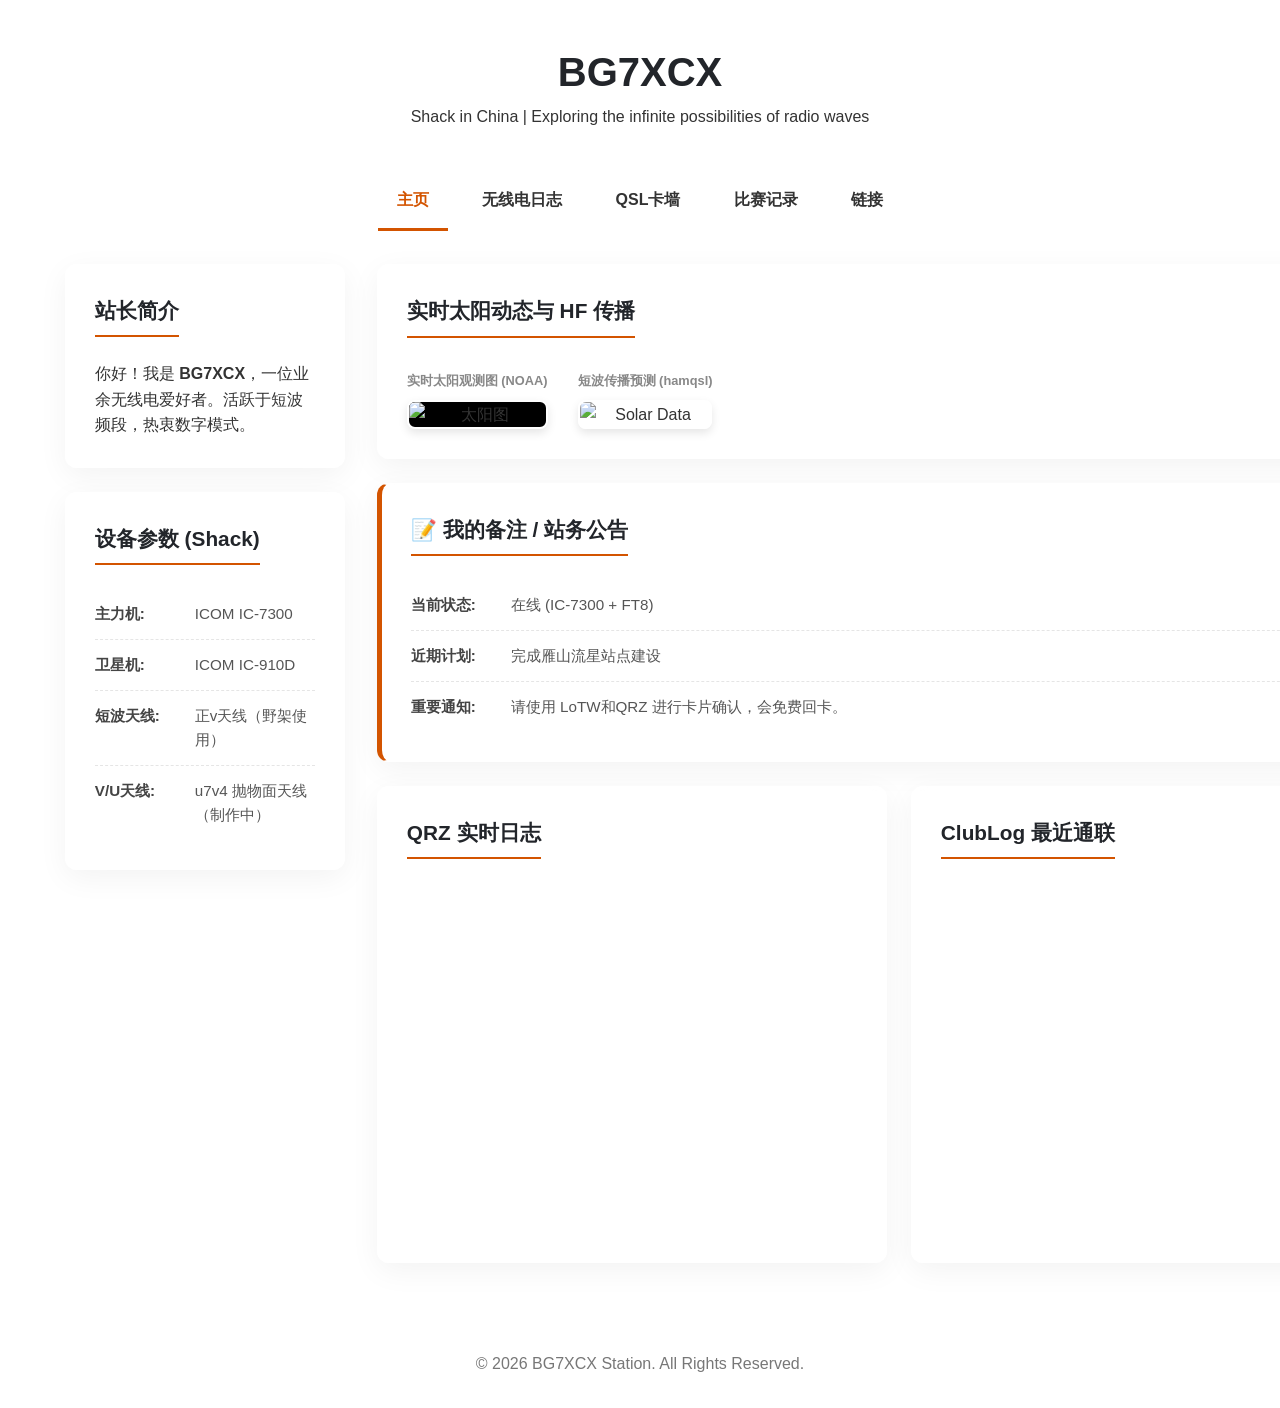
==== index.html @ 22aa231f "first commit" ====
<!DOCTYPE html>
<html lang="zh-CN">
<head>
    <meta charset="UTF-8">
    <meta name="viewport" content="width=device-width, initial-scale=1.0, maximum-scale=1.0, user-scalable=no">
    <title>BG7XCX | 业余无线电主页</title>
    <link rel="stylesheet" href="style.css">
</head>
<body>

<header>
    <h1>BG7XCX</h1>
    <p>Shack in China | Exploring the infinite possibilities of radio waves</p>
</header>

<nav>
    <div class="nav-links">
        <a href="index.html" class="active">主页</a>
        <a href="blog.html">无线电日志</a>
        <a href="qsl.html">QSL卡墙</a>
        <a href="contest.html">比赛记录</a>
        <a href="links.html">链接</a>
    </div>
</nav>

<div class="container">
    <aside class="sidebar">
        <div class="glass-card">
            <h3>站长简介</h3>
            <p>你好！我是 <strong>BG7XCX</strong>，一位业余无线电爱好者。活跃于短波频段，热衷数字模式。</p>
        </div>
        
        <div class="glass-card">
            <h3>设备参数 (Shack)</h3>
            <ul class="data-list">
                <li><strong>主力机:</strong> <span>ICOM IC-7300</span></li>
                <li><strong>卫星机:</strong> <span>ICOM IC-910D</span></li>
                <li><strong>短波天线:</strong> <span>正v天线（野架使用）</span></li>
                <li><strong>V/U天线:</strong> <span>u7v4 抛物面天线（制作中）</span></li>
            </ul>
        </div>
    </aside>

    <main class="content">
        <div class="glass-card">
            <h3>实时太阳动态与 HF 传播</h3>
            <div class="solar-flex">
                <div class="solar-item">
                    <p style="font-size: 0.8rem; color: #888; margin-bottom: 8px;">实时太阳观测图 (NOAA)</p>
                    <a href="https://services.swpc.noaa.gov/" target="_blank">
                        <div class="nasa-wrapper">
                            <img src="https://services.swpc.noaa.gov/images/animations/suvi/primary/map/latest.png" alt="太阳图">
                        </div>
                    </a>
                </div>
                
                <div class="solar-item">
                    <p style="font-size: 0.8rem; color: #888; margin-bottom: 8px;">短波传播预测 (hamqsl)</p>
                    <a href="https://www.hamqsl.com/solar.html" target="_blank">
                        <img class="n0nbh-img" src="https://www.hamqsl.com/solar101vhf.php" alt="Solar Data">
                    </a>
                </div>
            </div>
        </div>

        <div class="glass-card memo-card">
            <h3>📝 我的备注 / 站务公告</h3>
            <ul class="data-list">
                <li><strong>当前状态:</strong> <span>在线 (IC-7300 + FT8)</span></li>
                <li><strong>近期计划:</strong> <span>完成雁山流星站点建设</span></li>
                <li><strong>重要通知:</strong> <span>请使用 LoTW和QRZ 进行卡片确认，会免费回卡。</span></li>
            </ul>
        </div>

        <div class="widget-grid">
            <div class="glass-card">
                <h3>QRZ 实时日志</h3>
                <div class="iframe-wrapper">
                    <iframe src="https://logbook.qrz.com/lbstat/BG7XCX/" class="ham-widget"></iframe>
                </div>
            </div>

            <div class="glass-card">
                <h3>ClubLog 最近通联</h3>
                <div class="iframe-wrapper">
                    <iframe src="https://secure.clublog.org/last10_iframe.php?call=BG7XCX" class="ham-widget"></iframe>
                </div>
            </div>
        </div>
    </main>
</div>

<footer style="text-align: center; padding: 2rem; color: #777; margin-top: 2rem; background: rgba(255,255,255,0.4); backdrop-filter: blur(5px);">
    <p>&copy; 2026 BG7XCX Station. All Rights Reserved.</p>
</footer>

</body>
</html>
---- style.css ----
/* =========================================
   BG7XCX 纯净白底 + 真·毛玻璃 UI (完美居中与小组件修复版)
   ========================================= */

:root {
    --primary: #22252a;
    --accent: #d35400;
    --text-main: #333;
    --text-muted: #777;
    --glass-bg: rgba(255, 255, 255, 0.65);
    --glass-blur: 20px;
    --glass-border: 1px solid rgba(255, 255, 255, 0.9);
    --glass-shadow: 0 8px 30px rgba(0, 0, 0, 0.05);
    --font-family: 'Segoe UI', sans-serif;
    --transition: all 0.3s ease;
}

* { box-sizing: border-box; margin: 0; padding: 0; }

body {
    font-family: var(--font-family);
    color: var(--text-main);
    line-height: 1.6;
    min-height: 100vh;
    background-image: url('https://images.unsplash.com/photo-1618005182384-a83a8bd57fbe?q=80&w=1920&auto=format&fit=crop');
    background-size: cover;
    background-attachment: fixed;
    background-position: center;
}

a { text-decoration: none; color: inherit; transition: var(--transition); }

/* 头部与导航 */
header { background: rgba(255,255,255,0.3); backdrop-filter: blur(10px); -webkit-backdrop-filter: blur(10px); padding: 2.5rem 1rem; text-align: center; border-bottom: var(--glass-border); }
header h1 { font-size: 2.5rem; color: #22252a; }

nav { background: rgba(255,255,255,0.8); backdrop-filter: blur(15px); -webkit-backdrop-filter: blur(15px); border-bottom: var(--glass-border); position: sticky; top: 0; z-index: 1000; display: flex; justify-content: center; align-items: center; padding: 0 1rem; }
.nav-links { display: flex; flex-wrap: wrap; justify-content: center; gap: 15px; }
.nav-links a { padding: 1rem 1.2rem; font-weight: 600; display: block; }
.nav-links a:hover, .nav-links a.active { color: var(--accent); border-bottom: 3px solid var(--accent); }

/* 主体容器 */
.container { 
    width: 95%; 
    max-width: 1150px; 
    margin: 2rem auto; 
    display: grid; 
    grid-template-columns: 280px 1fr; 
    gap: 2rem; 
    align-items: start; 
}

/* 玻璃卡片 */
.glass-card { background: var(--glass-bg); backdrop-filter: blur(var(--glass-blur)); -webkit-backdrop-filter: blur(var(--glass-blur)); border: var(--glass-border); box-shadow: var(--glass-shadow); padding: 1.8rem; border-radius: 12px; margin-bottom: 1.5rem; }
.glass-card h3 { font-size: 1.3rem; color: #22252a; margin-bottom: 1.5rem; padding-bottom: 0.5rem; border-bottom: 2px solid var(--accent); display: inline-block; }

/* =========================================
   修复：太阳与传播小组件专属排版
   ========================================= */
.solar-flex { 
    display: flex; 
    gap: 30px; 
    justify-content: flex-start; 
    align-items: flex-end; /* 关键修改：让两张图的底部完美对齐，不再参差不齐 */
    flex-wrap: wrap; 
    margin-top: 10px; 
}
.solar-item { text-align: center; }
.solar-item p { font-size: 0.85rem; color: #777; margin-bottom: 10px; font-weight: 600; }

/* 关键修改：取消强行圆形，改用统一的高级圆角矩形展示完整 NOAA 数据 */
.nasa-wrapper { 
    max-width: 250px; 
    border-radius: 8px; /* 和右边的传播图保持一致的圆角 */
    border: 2px solid #fff; 
    box-shadow: 0 4px 10px rgba(0,0,0,0.1); 
    background-color: #000; 
    overflow: hidden; 
    display: block; 
}
.nasa-wrapper img { width: 100%; height: auto; display: block; }

/* 给传播图也加上统一的白边框，强迫症福音 */
.n0nbh-img { 
    max-width: 250px; 
    border-radius: 8px; 
    box-shadow: 0 4px 10px rgba(0,0,0,0.1); 
    border: 2px solid #fff; 
    display: block; 
}

/* 列表与备注 */
.data-list { list-style: none; }
.data-list li { padding: 0.8rem 0; border-bottom: 1px dashed rgba(0,0,0,0.1); display: flex; justify-content: flex-start; gap: 20px; font-size: 0.95rem; }
.data-list li:last-child { border-bottom: none; }
.data-list strong { color: #444; width: 80px; flex-shrink: 0; }
.data-list span { color: #555; font-weight: 500; }
.memo-card { border-left: 5px solid var(--accent); }

/* QRZ / Clublog */
.widget-grid { display: grid; grid-template-columns: 1fr; gap: 1.5rem; }
@media (min-width: 1024px) { .widget-grid { grid-template-columns: 1fr 1fr; } }
.iframe-wrapper { width: 100%; overflow-x: auto; -webkit-overflow-scrolling: touch; border-radius: 6px; }
iframe.ham-widget { width: 100%; min-width: 450px; height: 350px; border: none; background: #fff; display: block; }

/* QSL 画廊 */
.qsl-gallery { display: grid; grid-template-columns: repeat(auto-fill, minmax(250px, 1fr)); gap: 1.5rem; }
.qsl-item { border-radius: 12px; overflow: hidden; box-shadow: var(--glass-shadow); position: relative; border: var(--glass-border); background: rgba(255,255,255,0.8); }
.qsl-item img { width: 100%; height: 200px; object-fit: cover; display: block; transition: var(--transition); }
.qsl-item:hover img { transform: scale(1.05); }
.qsl-title { padding: 15px; text-align: center; font-weight: bold; color: #22252a; border-top: var(--glass-border); }

.btn { display: inline-block; background: #22252a; color: #fff; padding: 0.6rem 1.5rem; border-radius: 30px; font-size: 0.9rem; margin-top: 10px; }
.btn:hover { background: var(--accent); }

/* 手机自适应 */
@media (max-width: 768px) {
    .container { grid-template-columns: 1fr; gap: 1rem; width: 95%; }
    nav { padding: 10px; }
    .nav-links { gap: 8px; flex-wrap: wrap; }
    .nav-links a { padding: 0.5rem 0.6rem; font-size: 0.9rem; border-bottom: none !important; }
    .nav-links a.active { background: rgba(0,0,0,0.05); border-radius: 8px; }
    .solar-flex { justify-content: center; }
}
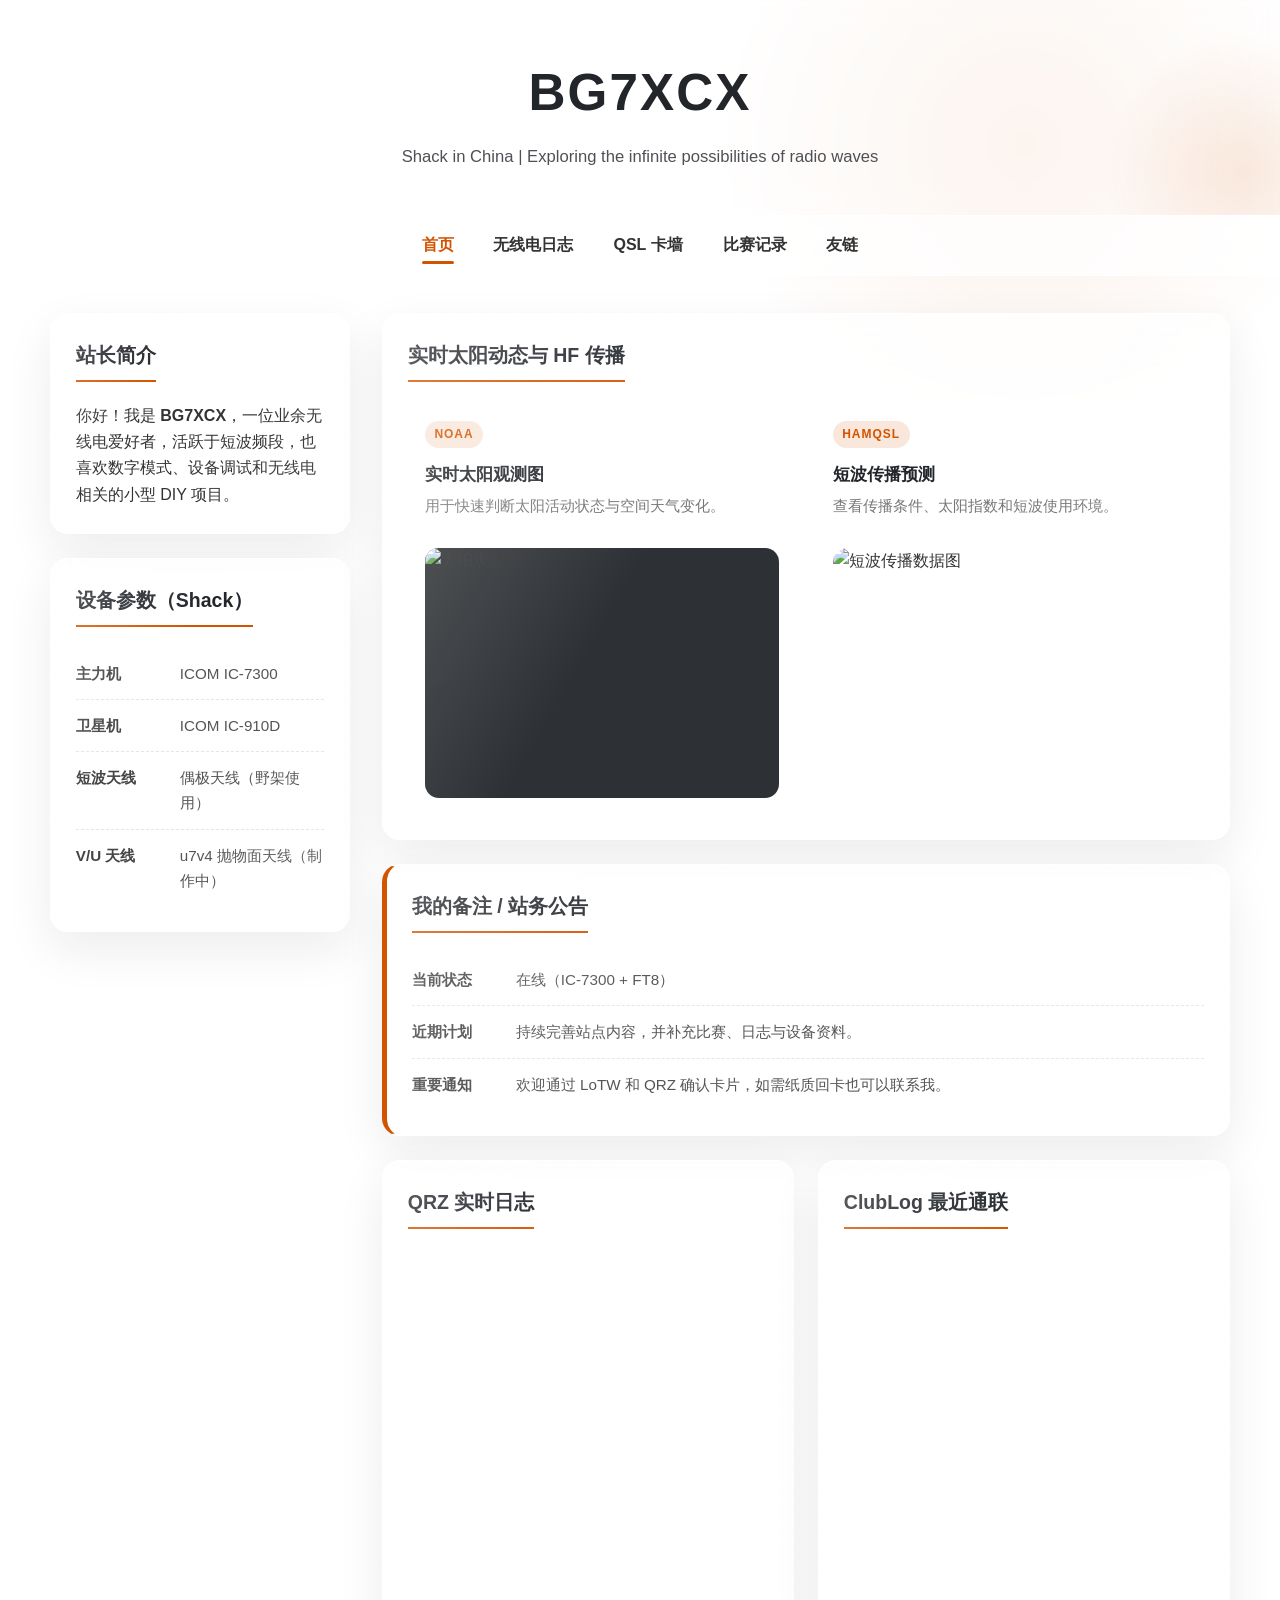
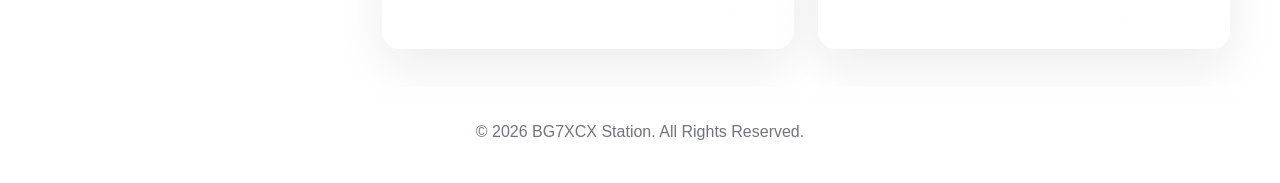
==== commit 39008121: "Enhance site polish with animations and responsive layout" ====
--- a/index.html
+++ b/index.html
@@ -6,93 +6,100 @@
     <title>BG7XCX | 业余无线电主页</title>
     <link rel="stylesheet" href="style.css">
 </head>
-<body>
+<body class="page-shell">
 
-<header>
+<header class="hero reveal delay-1">
     <h1>BG7XCX</h1>
     <p>Shack in China | Exploring the infinite possibilities of radio waves</p>
 </header>
 
-<nav>
+<nav class="site-nav reveal delay-2">
     <div class="nav-links">
-        <a href="index.html" class="active">主页</a>
+        <a href="index.html" class="active">首页</a>
         <a href="blog.html">无线电日志</a>
-        <a href="qsl.html">QSL卡墙</a>
+        <a href="qsl.html">QSL 卡墙</a>
         <a href="contest.html">比赛记录</a>
-        <a href="links.html">链接</a>
+        <a href="links.html">友链</a>
     </div>
 </nav>
 
-<div class="container">
+<div class="container page-enter">
     <aside class="sidebar">
-        <div class="glass-card">
+        <div class="glass-card reveal delay-3">
             <h3>站长简介</h3>
-            <p>你好！我是 <strong>BG7XCX</strong>，一位业余无线电爱好者。活跃于短波频段，热衷数字模式。</p>
+            <p>你好！我是 <strong>BG7XCX</strong>，一位业余无线电爱好者，活跃于短波频段，也喜欢数字模式、设备调试和无线电相关的小型 DIY 项目。</p>
         </div>
-        
-        <div class="glass-card">
-            <h3>设备参数 (Shack)</h3>
+
+        <div class="glass-card reveal delay-4">
+            <h3>设备参数（Shack）</h3>
             <ul class="data-list">
-                <li><strong>主力机:</strong> <span>ICOM IC-7300</span></li>
-                <li><strong>卫星机:</strong> <span>ICOM IC-910D</span></li>
-                <li><strong>短波天线:</strong> <span>正v天线（野架使用）</span></li>
-                <li><strong>V/U天线:</strong> <span>u7v4 抛物面天线（制作中）</span></li>
+                <li><strong>主力机</strong> <span>ICOM IC-7300</span></li>
+                <li><strong>卫星机</strong> <span>ICOM IC-910D</span></li>
+                <li><strong>短波天线</strong> <span>偶极天线（野架使用）</span></li>
+                <li><strong>V/U 天线</strong> <span>u7v4 抛物面天线（制作中）</span></li>
             </ul>
         </div>
     </aside>
 
     <main class="content">
-        <div class="glass-card">
+        <div class="glass-card reveal delay-3">
             <h3>实时太阳动态与 HF 传播</h3>
-            <div class="solar-flex">
-                <div class="solar-item">
-                    <p style="font-size: 0.8rem; color: #888; margin-bottom: 8px;">实时太阳观测图 (NOAA)</p>
-                    <a href="https://services.swpc.noaa.gov/" target="_blank">
-                        <div class="nasa-wrapper">
-                            <img src="https://services.swpc.noaa.gov/images/animations/suvi/primary/map/latest.png" alt="太阳图">
-                        </div>
-                    </a>
-                </div>
-                
-                <div class="solar-item">
-                    <p style="font-size: 0.8rem; color: #888; margin-bottom: 8px;">短波传播预测 (hamqsl)</p>
-                    <a href="https://www.hamqsl.com/solar.html" target="_blank">
-                        <img class="n0nbh-img" src="https://www.hamqsl.com/solar101vhf.php" alt="Solar Data">
-                    </a>
-                </div>
+            <div class="solar-panel-grid">
+                <a class="signal-panel" href="https://services.swpc.noaa.gov/" target="_blank" rel="noreferrer">
+                    <div class="signal-panel-head">
+                        <span class="signal-kicker">NOAA</span>
+                        <h4>实时太阳观测图</h4>
+                        <p>用于快速判断太阳活动状态与空间天气变化。</p>
+                    </div>
+                    <div class="signal-media nasa-wrapper">
+                        <img src="https://services.swpc.noaa.gov/images/animations/suvi/primary/map/latest.png" alt="太阳观测图">
+                    </div>
+                </a>
+
+                <a class="signal-panel" href="https://www.hamqsl.com/solar.html" target="_blank" rel="noreferrer">
+                    <div class="signal-panel-head">
+                        <span class="signal-kicker">HAMQSL</span>
+                        <h4>短波传播预测</h4>
+                        <p>查看传播条件、太阳指数和短波使用环境。</p>
+                    </div>
+                    <div class="signal-media signal-media-light">
+                        <img class="n0nbh-img" src="https://www.hamqsl.com/solar101vhf.php" alt="短波传播数据图">
+                    </div>
+                </a>
             </div>
         </div>
 
-        <div class="glass-card memo-card">
-            <h3>📝 我的备注 / 站务公告</h3>
+        <div class="glass-card memo-card reveal delay-4">
+            <h3>我的备注 / 站务公告</h3>
             <ul class="data-list">
-                <li><strong>当前状态:</strong> <span>在线 (IC-7300 + FT8)</span></li>
-                <li><strong>近期计划:</strong> <span>完成雁山流星站点建设</span></li>
-                <li><strong>重要通知:</strong> <span>请使用 LoTW和QRZ 进行卡片确认，会免费回卡。</span></li>
+                <li><strong>当前状态</strong> <span>在线（IC-7300 + FT8）</span></li>
+                <li><strong>近期计划</strong> <span>持续完善站点内容，并补充比赛、日志与设备资料。</span></li>
+                <li><strong>重要通知</strong> <span>欢迎通过 LoTW 和 QRZ 确认卡片，如需纸质回卡也可以联系我。</span></li>
             </ul>
         </div>
 
-        <div class="widget-grid">
-            <div class="glass-card">
+        <div class="widget-grid reveal delay-5">
+            <div class="glass-card widget-card">
                 <h3>QRZ 实时日志</h3>
                 <div class="iframe-wrapper">
-                    <iframe src="https://logbook.qrz.com/lbstat/BG7XCX/" class="ham-widget"></iframe>
+                    <iframe src="https://logbook.qrz.com/lbstat/BG7XCX/" class="ham-widget" title="QRZ 实时日志"></iframe>
                 </div>
             </div>
 
-            <div class="glass-card">
+            <div class="glass-card widget-card">
                 <h3>ClubLog 最近通联</h3>
                 <div class="iframe-wrapper">
-                    <iframe src="https://secure.clublog.org/last10_iframe.php?call=BG7XCX" class="ham-widget"></iframe>
+                    <iframe src="https://secure.clublog.org/last10_iframe.php?call=BG7XCX" class="ham-widget" title="ClubLog 最近通联"></iframe>
                 </div>
             </div>
         </div>
     </main>
 </div>
 
-<footer style="text-align: center; padding: 2rem; color: #777; margin-top: 2rem; background: rgba(255,255,255,0.4); backdrop-filter: blur(5px);">
+<footer class="site-footer reveal delay-5">
     <p>&copy; 2026 BG7XCX Station. All Rights Reserved.</p>
 </footer>
 
+<script src="script.js"></script>
 </body>
-</html>+</html>
--- a/style.css
+++ b/style.css
@@ -1,124 +1,620 @@
 /* =========================================
-   BG7XCX 纯净白底 + 真·毛玻璃 UI (完美居中与小组件修复版)
+   BG7XCX 纯净白底 + 毛玻璃风格 UI
    ========================================= */
 
 :root {
     --primary: #22252a;
     --accent: #d35400;
+    --accent-soft: rgba(211, 84, 0, 0.14);
     --text-main: #333;
     --text-muted: #777;
-    --glass-bg: rgba(255, 255, 255, 0.65);
+    --glass-bg: rgba(255, 255, 255, 0.62);
+    --glass-bg-strong: rgba(255, 255, 255, 0.82);
     --glass-blur: 20px;
-    --glass-border: 1px solid rgba(255, 255, 255, 0.9);
-    --glass-shadow: 0 8px 30px rgba(0, 0, 0, 0.05);
-    --font-family: 'Segoe UI', sans-serif;
-    --transition: all 0.3s ease;
-}
-
-* { box-sizing: border-box; margin: 0; padding: 0; }
+    --glass-border: 1px solid rgba(255, 255, 255, 0.92);
+    --glass-shadow: 0 18px 48px rgba(24, 28, 35, 0.08);
+    --glass-shadow-hover: 0 24px 64px rgba(24, 28, 35, 0.14);
+    --radius-lg: 18px;
+    --radius-md: 12px;
+    --font-family: "Segoe UI", "PingFang SC", "Microsoft YaHei", sans-serif;
+    --transition: 260ms ease;
+}
+
+* {
+    box-sizing: border-box;
+    margin: 0;
+    padding: 0;
+}
+
+html {
+    scroll-behavior: smooth;
+}
 
 body {
     font-family: var(--font-family);
     color: var(--text-main);
-    line-height: 1.6;
+    line-height: 1.65;
     min-height: 100vh;
-    background-image: url('https://images.unsplash.com/photo-1618005182384-a83a8bd57fbe?q=80&w=1920&auto=format&fit=crop');
+    background-image:
+        radial-gradient(circle at 20% 20%, rgba(255, 255, 255, 0.55), transparent 32%),
+        radial-gradient(circle at 80% 16%, rgba(211, 84, 0, 0.09), transparent 24%),
+        linear-gradient(rgba(255, 255, 255, 0.22), rgba(255, 255, 255, 0.1)),
+        url("https://images.unsplash.com/photo-1618005182384-a83a8bd57fbe?q=80&w=1920&auto=format&fit=crop");
     background-size: cover;
     background-attachment: fixed;
     background-position: center;
-}
-
-a { text-decoration: none; color: inherit; transition: var(--transition); }
-
-/* 头部与导航 */
-header { background: rgba(255,255,255,0.3); backdrop-filter: blur(10px); -webkit-backdrop-filter: blur(10px); padding: 2.5rem 1rem; text-align: center; border-bottom: var(--glass-border); }
-header h1 { font-size: 2.5rem; color: #22252a; }
-
-nav { background: rgba(255,255,255,0.8); backdrop-filter: blur(15px); -webkit-backdrop-filter: blur(15px); border-bottom: var(--glass-border); position: sticky; top: 0; z-index: 1000; display: flex; justify-content: center; align-items: center; padding: 0 1rem; }
-.nav-links { display: flex; flex-wrap: wrap; justify-content: center; gap: 15px; }
-.nav-links a { padding: 1rem 1.2rem; font-weight: 600; display: block; }
-.nav-links a:hover, .nav-links a.active { color: var(--accent); border-bottom: 3px solid var(--accent); }
-
-/* 主体容器 */
-.container { 
-    width: 95%; 
-    max-width: 1150px; 
-    margin: 2rem auto; 
-    display: grid; 
-    grid-template-columns: 280px 1fr; 
-    gap: 2rem; 
-    align-items: start; 
-}
-
-/* 玻璃卡片 */
-.glass-card { background: var(--glass-bg); backdrop-filter: blur(var(--glass-blur)); -webkit-backdrop-filter: blur(var(--glass-blur)); border: var(--glass-border); box-shadow: var(--glass-shadow); padding: 1.8rem; border-radius: 12px; margin-bottom: 1.5rem; }
-.glass-card h3 { font-size: 1.3rem; color: #22252a; margin-bottom: 1.5rem; padding-bottom: 0.5rem; border-bottom: 2px solid var(--accent); display: inline-block; }
-
-/* =========================================
-   修复：太阳与传播小组件专属排版
-   ========================================= */
-.solar-flex { 
-    display: flex; 
-    gap: 30px; 
-    justify-content: flex-start; 
-    align-items: flex-end; /* 关键修改：让两张图的底部完美对齐，不再参差不齐 */
-    flex-wrap: wrap; 
-    margin-top: 10px; 
-}
-.solar-item { text-align: center; }
-.solar-item p { font-size: 0.85rem; color: #777; margin-bottom: 10px; font-weight: 600; }
-
-/* 关键修改：取消强行圆形，改用统一的高级圆角矩形展示完整 NOAA 数据 */
-.nasa-wrapper { 
-    max-width: 250px; 
-    border-radius: 8px; /* 和右边的传播图保持一致的圆角 */
-    border: 2px solid #fff; 
-    box-shadow: 0 4px 10px rgba(0,0,0,0.1); 
-    background-color: #000; 
-    overflow: hidden; 
-    display: block; 
-}
-.nasa-wrapper img { width: 100%; height: auto; display: block; }
-
-/* 给传播图也加上统一的白边框，强迫症福音 */
-.n0nbh-img { 
-    max-width: 250px; 
-    border-radius: 8px; 
-    box-shadow: 0 4px 10px rgba(0,0,0,0.1); 
-    border: 2px solid #fff; 
-    display: block; 
-}
-
-/* 列表与备注 */
-.data-list { list-style: none; }
-.data-list li { padding: 0.8rem 0; border-bottom: 1px dashed rgba(0,0,0,0.1); display: flex; justify-content: flex-start; gap: 20px; font-size: 0.95rem; }
-.data-list li:last-child { border-bottom: none; }
-.data-list strong { color: #444; width: 80px; flex-shrink: 0; }
-.data-list span { color: #555; font-weight: 500; }
-.memo-card { border-left: 5px solid var(--accent); }
-
-/* QRZ / Clublog */
-.widget-grid { display: grid; grid-template-columns: 1fr; gap: 1.5rem; }
-@media (min-width: 1024px) { .widget-grid { grid-template-columns: 1fr 1fr; } }
-.iframe-wrapper { width: 100%; overflow-x: auto; -webkit-overflow-scrolling: touch; border-radius: 6px; }
-iframe.ham-widget { width: 100%; min-width: 450px; height: 350px; border: none; background: #fff; display: block; }
-
-/* QSL 画廊 */
-.qsl-gallery { display: grid; grid-template-columns: repeat(auto-fill, minmax(250px, 1fr)); gap: 1.5rem; }
-.qsl-item { border-radius: 12px; overflow: hidden; box-shadow: var(--glass-shadow); position: relative; border: var(--glass-border); background: rgba(255,255,255,0.8); }
-.qsl-item img { width: 100%; height: 200px; object-fit: cover; display: block; transition: var(--transition); }
-.qsl-item:hover img { transform: scale(1.05); }
-.qsl-title { padding: 15px; text-align: center; font-weight: bold; color: #22252a; border-top: var(--glass-border); }
-
-.btn { display: inline-block; background: #22252a; color: #fff; padding: 0.6rem 1.5rem; border-radius: 30px; font-size: 0.9rem; margin-top: 10px; }
-.btn:hover { background: var(--accent); }
-
-/* 手机自适应 */
-@media (max-width: 768px) {
-    .container { grid-template-columns: 1fr; gap: 1rem; width: 95%; }
-    nav { padding: 10px; }
-    .nav-links { gap: 8px; flex-wrap: wrap; }
-    .nav-links a { padding: 0.5rem 0.6rem; font-size: 0.9rem; border-bottom: none !important; }
-    .nav-links a.active { background: rgba(0,0,0,0.05); border-radius: 8px; }
-    .solar-flex { justify-content: center; }
-}+    opacity: 1;
+    transition: opacity 320ms ease, transform 320ms ease, filter 320ms ease;
+}
+
+body.page-transitioning {
+    opacity: 0;
+    transform: translateY(10px);
+    filter: blur(3px);
+}
+
+a {
+    text-decoration: none;
+    color: inherit;
+    transition: color var(--transition), transform var(--transition), opacity var(--transition), background-color var(--transition), box-shadow var(--transition);
+}
+
+.hero {
+    background: rgba(255, 255, 255, 0.3);
+    backdrop-filter: blur(12px);
+    -webkit-backdrop-filter: blur(12px);
+    padding: 3.2rem 1rem 2.8rem;
+    text-align: center;
+    border-bottom: var(--glass-border);
+    position: relative;
+    overflow: hidden;
+}
+
+.hero::after {
+    content: "";
+    position: absolute;
+    inset: auto -8% -45% auto;
+    width: 280px;
+    height: 280px;
+    background: radial-gradient(circle, rgba(211, 84, 0, 0.12), transparent 70%);
+    pointer-events: none;
+}
+
+.hero h1 {
+    font-size: clamp(2.4rem, 4vw, 3.5rem);
+    color: #22252a;
+    letter-spacing: 0.04em;
+    margin-bottom: 0.45rem;
+}
+
+.hero p {
+    color: rgba(34, 37, 42, 0.8);
+    font-size: clamp(0.95rem, 1.3vw, 1.08rem);
+}
+
+.site-nav {
+    background: rgba(255, 255, 255, 0.78);
+    backdrop-filter: blur(15px);
+    -webkit-backdrop-filter: blur(15px);
+    border-bottom: var(--glass-border);
+    position: sticky;
+    top: 0;
+    z-index: 1000;
+    display: flex;
+    justify-content: center;
+    align-items: center;
+    padding: 0 1rem;
+}
+
+.nav-links {
+    display: flex;
+    flex-wrap: wrap;
+    justify-content: center;
+    gap: 0.35rem 0.9rem;
+}
+
+.nav-links a {
+    padding: 1rem 0.8rem;
+    font-weight: 600;
+    display: block;
+    position: relative;
+}
+
+.nav-links a::after {
+    content: "";
+    position: absolute;
+    left: 0.8rem;
+    right: 0.8rem;
+    bottom: 0.65rem;
+    height: 3px;
+    border-radius: 999px;
+    background: var(--accent);
+    transform: scaleX(0);
+    transform-origin: center;
+    transition: transform var(--transition);
+}
+
+.nav-links a:hover,
+.nav-links a.active {
+    color: var(--accent);
+}
+
+.nav-links a:hover::after,
+.nav-links a.active::after {
+    transform: scaleX(1);
+}
+
+.container {
+    width: min(95%, 1180px);
+    margin: 2.35rem auto;
+    display: grid;
+    grid-template-columns: 300px minmax(0, 1fr);
+    gap: 2rem;
+    align-items: start;
+}
+
+.glass-card {
+    background: linear-gradient(180deg, rgba(255, 255, 255, 0.72), rgba(255, 255, 255, 0.58));
+    backdrop-filter: blur(var(--glass-blur));
+    -webkit-backdrop-filter: blur(var(--glass-blur));
+    border: var(--glass-border);
+    box-shadow: var(--glass-shadow);
+    padding: 1.55rem;
+    border-radius: var(--radius-lg);
+    margin-bottom: 1.5rem;
+    position: relative;
+    overflow: hidden;
+    transform: translateY(0);
+    transition: transform 280ms ease, box-shadow 280ms ease, border-color 280ms ease, background 280ms ease;
+}
+
+.glass-card::before {
+    content: "";
+    position: absolute;
+    inset: 0;
+    background: linear-gradient(120deg, rgba(255, 255, 255, 0.28), transparent 35%, transparent 65%, rgba(255, 255, 255, 0.18));
+    pointer-events: none;
+}
+
+.glass-card:hover {
+    transform: translateY(-6px);
+    box-shadow: var(--glass-shadow-hover);
+    border-color: rgba(255, 255, 255, 1);
+}
+
+.glass-card h3 {
+    font-size: 1.22rem;
+    color: #22252a;
+    margin-bottom: 1.3rem;
+    padding-bottom: 0.55rem;
+    border-bottom: 2px solid var(--accent);
+    display: inline-block;
+}
+
+.section-intro {
+    color: var(--text-muted);
+    margin-bottom: 1.4rem;
+}
+
+.data-list {
+    list-style: none;
+}
+
+.data-list li {
+    padding: 0.82rem 0;
+    border-bottom: 1px dashed rgba(0, 0, 0, 0.1);
+    display: flex;
+    justify-content: flex-start;
+    gap: 20px;
+    font-size: 0.95rem;
+}
+
+.data-list li:last-child {
+    border-bottom: none;
+}
+
+.data-list strong {
+    color: #444;
+    width: 84px;
+    flex-shrink: 0;
+}
+
+.data-list span {
+    color: #555;
+    font-weight: 500;
+}
+
+.memo-card {
+    border-left: 5px solid var(--accent);
+}
+
+.resource-list strong a {
+    color: var(--accent);
+}
+
+.resource-list strong a:hover {
+    opacity: 0.8;
+}
+
+.solar-panel-grid {
+    display: grid;
+    grid-template-columns: repeat(2, minmax(0, 1fr));
+    gap: 1.2rem;
+}
+
+.signal-panel {
+    display: grid;
+    grid-template-rows: auto 1fr;
+    gap: 1rem;
+    min-height: 100%;
+    padding: 1rem;
+    border-radius: 16px;
+    background: rgba(255, 255, 255, 0.54);
+    border: 1px solid rgba(255, 255, 255, 0.9);
+    box-shadow: inset 0 1px 0 rgba(255, 255, 255, 0.3);
+}
+
+.signal-panel:hover {
+    transform: translateY(-4px);
+    box-shadow: 0 16px 34px rgba(0, 0, 0, 0.08);
+}
+
+.signal-panel-head {
+    min-height: 112px;
+}
+
+.signal-kicker {
+    display: inline-block;
+    padding: 0.25rem 0.6rem;
+    border-radius: 999px;
+    background: var(--accent-soft);
+    color: var(--accent);
+    font-size: 0.75rem;
+    font-weight: 700;
+    letter-spacing: 0.08em;
+    margin-bottom: 0.7rem;
+}
+
+.signal-panel h4 {
+    font-size: 1.08rem;
+    margin-bottom: 0.35rem;
+    color: #22252a;
+}
+
+.signal-panel p {
+    color: var(--text-muted);
+    font-size: 0.92rem;
+}
+
+.signal-media {
+    min-height: 250px;
+    border-radius: 14px;
+    overflow: hidden;
+    background: rgba(17, 20, 24, 0.88);
+    display: flex;
+    align-items: center;
+    justify-content: center;
+}
+
+.signal-media-light {
+    background: rgba(255, 255, 255, 0.9);
+}
+
+.nasa-wrapper,
+.n0nbh-img {
+    width: 100%;
+    max-width: none;
+    height: 100%;
+    min-height: 250px;
+    border-radius: 14px;
+    border: none;
+    box-shadow: none;
+    display: block;
+    object-fit: cover;
+}
+
+.nasa-wrapper img {
+    width: 100%;
+    height: 100%;
+    min-height: 250px;
+    display: block;
+    object-fit: cover;
+}
+
+.widget-grid {
+    display: grid;
+    grid-template-columns: 1fr 1fr;
+    gap: 1.5rem;
+}
+
+.widget-card {
+    min-height: 100%;
+}
+
+.iframe-wrapper {
+    width: 100%;
+    overflow: hidden;
+    -webkit-overflow-scrolling: touch;
+    border-radius: 12px;
+    background: rgba(255, 255, 255, 0.86);
+}
+
+iframe.ham-widget {
+    width: 100%;
+    min-width: 0;
+    height: 350px;
+    border: none;
+    background: #fff;
+    display: block;
+}
+
+.post-preview {
+    padding: 0 0 0.5rem;
+    margin-bottom: 1.4rem;
+    border-bottom: 1px dashed rgba(0, 0, 0, 0.1);
+}
+
+.post-preview:last-child {
+    margin-bottom: 0;
+    border-bottom: none;
+    padding-bottom: 0;
+}
+
+.post-preview h4 {
+    font-size: 1.25rem;
+    margin-bottom: 0.5rem;
+    color: #22252a;
+}
+
+.post-meta {
+    color: var(--text-muted);
+    font-size: 0.9rem;
+    margin-bottom: 1rem;
+}
+
+.table-shell {
+    overflow-x: auto;
+    border-radius: 14px;
+    background: rgba(255, 255, 255, 0.44);
+}
+
+.contest-table {
+    width: 100%;
+    min-width: 680px;
+    border-collapse: collapse;
+    text-align: left;
+}
+
+.contest-table th,
+.contest-table td {
+    padding: 14px 16px;
+}
+
+.contest-table thead tr {
+    border-bottom: 2px solid var(--accent);
+}
+
+.contest-table tbody tr {
+    border-bottom: 1px solid rgba(0, 0, 0, 0.08);
+    transition: background-color var(--transition);
+}
+
+.contest-table tbody tr:hover {
+    background: rgba(255, 255, 255, 0.46);
+}
+
+.qsl-gallery {
+    display: grid;
+    grid-template-columns: repeat(auto-fill, minmax(250px, 1fr));
+    gap: 1.5rem;
+}
+
+.qsl-item {
+    border-radius: 16px;
+    overflow: hidden;
+    box-shadow: var(--glass-shadow);
+    position: relative;
+    border: var(--glass-border);
+    background: rgba(255, 255, 255, 0.82);
+    transition: transform 280ms ease, box-shadow 280ms ease;
+}
+
+.qsl-item:hover {
+    transform: translateY(-8px);
+    box-shadow: var(--glass-shadow-hover);
+}
+
+.qsl-item img {
+    width: 100%;
+    height: 220px;
+    object-fit: cover;
+    display: block;
+    transition: transform 420ms ease;
+}
+
+.qsl-item:hover img {
+    transform: scale(1.06);
+}
+
+.qsl-title {
+    padding: 15px;
+    text-align: center;
+    font-weight: bold;
+    color: #22252a;
+    border-top: var(--glass-border);
+}
+
+.btn {
+    display: inline-block;
+    background: #22252a;
+    color: #fff;
+    padding: 0.68rem 1.5rem;
+    border-radius: 999px;
+    font-size: 0.9rem;
+    margin-top: 0.9rem;
+    position: relative;
+    overflow: hidden;
+}
+
+.btn::before {
+    content: "";
+    position: absolute;
+    inset: 0;
+    background: linear-gradient(115deg, transparent 20%, rgba(255, 255, 255, 0.25) 50%, transparent 80%);
+    transform: translateX(-130%);
+    transition: transform 420ms ease;
+}
+
+.btn:hover {
+    background: var(--accent);
+    transform: translateY(-2px);
+}
+
+.btn:hover::before {
+    transform: translateX(130%);
+}
+
+.site-footer {
+    text-align: center;
+    padding: 2rem 1rem 2.4rem;
+    color: #6f747c;
+    margin-top: 1rem;
+    background: rgba(255, 255, 255, 0.38);
+    backdrop-filter: blur(5px);
+    -webkit-backdrop-filter: blur(5px);
+}
+
+.reveal {
+    opacity: 0;
+    transform: translateY(22px);
+    animation: revealUp 0.8s cubic-bezier(0.2, 0.8, 0.2, 1) forwards;
+}
+
+.delay-1 {
+    animation-delay: 0.08s;
+}
+
+.delay-2 {
+    animation-delay: 0.16s;
+}
+
+.delay-3 {
+    animation-delay: 0.28s;
+}
+
+.delay-4 {
+    animation-delay: 0.4s;
+}
+
+.delay-5 {
+    animation-delay: 0.52s;
+}
+
+@keyframes revealUp {
+    from {
+        opacity: 0;
+        transform: translateY(22px);
+    }
+    to {
+        opacity: 1;
+        transform: translateY(0);
+    }
+}
+
+@media (max-width: 1279px) {
+    .container {
+        grid-template-columns: 270px minmax(0, 1fr);
+        gap: 1.45rem;
+    }
+
+    .solar-panel-grid {
+        gap: 1rem;
+    }
+}
+
+@media (max-width: 1023px) {
+    .container {
+        grid-template-columns: 1fr;
+    }
+
+    .sidebar {
+        order: 2;
+    }
+
+    .content {
+        order: 1;
+    }
+
+    .solar-panel-grid,
+    .widget-grid {
+        grid-template-columns: 1fr;
+    }
+
+    .signal-panel-head {
+        min-height: auto;
+    }
+}
+
+@media (max-width: 767px) {
+    body {
+        background-attachment: scroll;
+    }
+
+    .hero {
+        padding: 2.6rem 1rem 2.25rem;
+    }
+
+    .site-nav {
+        padding: 0.4rem 0.7rem;
+    }
+
+    .nav-links {
+        gap: 0.15rem 0.45rem;
+    }
+
+    .nav-links a {
+        padding: 0.6rem 0.7rem;
+        font-size: 0.92rem;
+    }
+
+    .nav-links a::after {
+        bottom: 0.3rem;
+    }
+
+    .container {
+        width: min(94%, 100%);
+        margin: 1.2rem auto;
+    }
+
+    .glass-card {
+        padding: 1.2rem;
+        border-radius: 16px;
+    }
+
+    .contest-table {
+        min-width: 580px;
+    }
+
+    .qsl-item img {
+        height: 205px;
+    }
+}
+
+@media (prefers-reduced-motion: reduce) {
+    html {
+        scroll-behavior: auto;
+    }
+
+    *,
+    *::before,
+    *::after {
+        animation: none !important;
+        transition: none !important;
+    }
+
+    body.page-transitioning {
+        opacity: 1;
+        transform: none;
+        filter: none;
+    }
+}
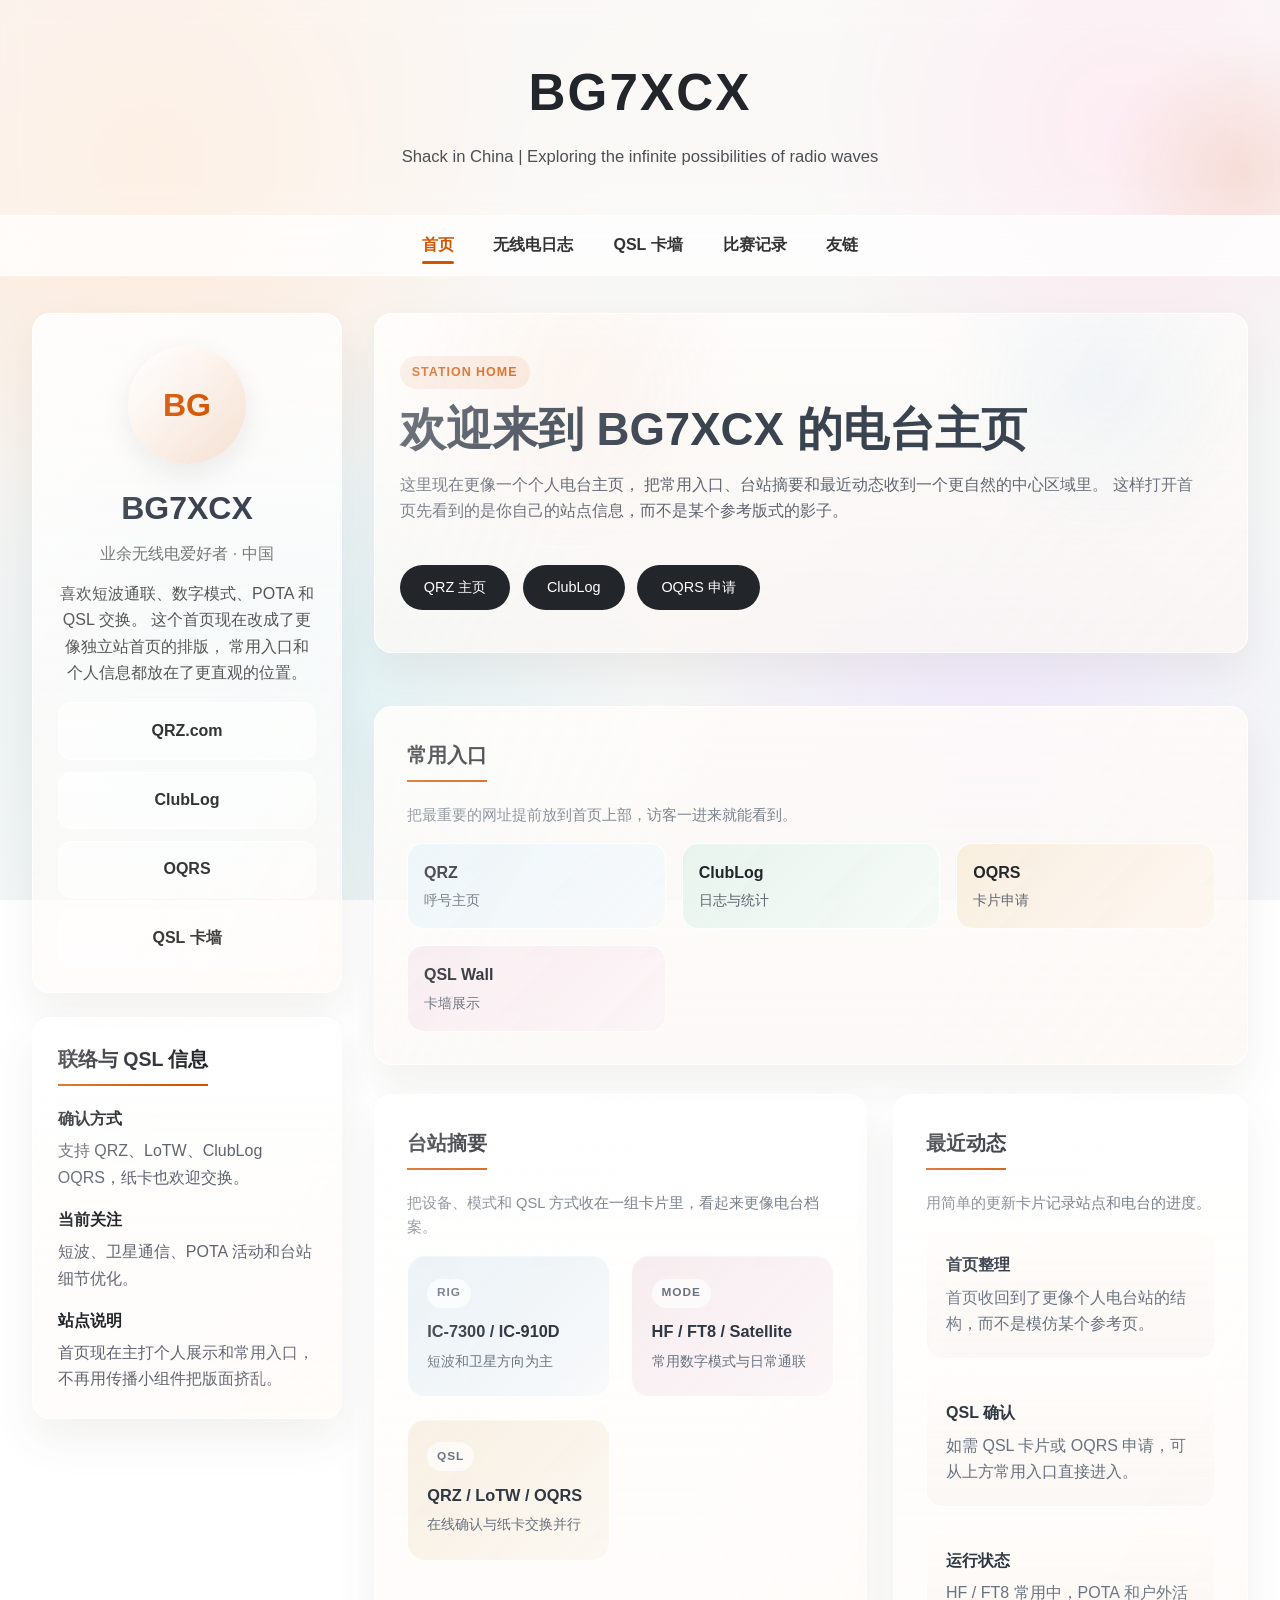
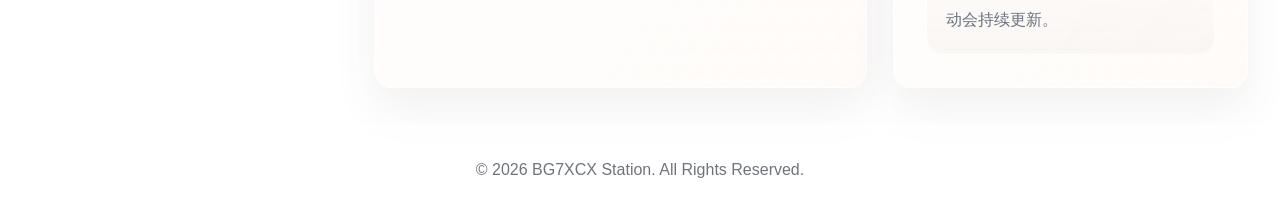
==== commit 400df16a: "Refine homepage layout and unify inner pages" ====
--- a/index.html
+++ b/index.html
@@ -3,7 +3,7 @@
 <head>
     <meta charset="UTF-8">
     <meta name="viewport" content="width=device-width, initial-scale=1.0, maximum-scale=1.0, user-scalable=no">
-    <title>BG7XCX | 业余无线电主页</title>
+    <title>BG7XCX | &#19994;&#20313;&#26080;&#32447;&#30005;&#20027;&#39029;</title>
     <link rel="stylesheet" href="style.css">
 </head>
 <body class="page-shell">
@@ -15,84 +15,151 @@
 
 <nav class="site-nav reveal delay-2">
     <div class="nav-links">
-        <a href="index.html" class="active">首页</a>
-        <a href="blog.html">无线电日志</a>
-        <a href="qsl.html">QSL 卡墙</a>
-        <a href="contest.html">比赛记录</a>
-        <a href="links.html">友链</a>
+        <a href="index.html" class="active">&#39318;&#39029;</a>
+        <a href="blog.html">&#26080;&#32447;&#30005;&#26085;&#24535;</a>
+        <a href="qsl.html">QSL &#21345;&#22681;</a>
+        <a href="contest.html">&#27604;&#36187;&#35760;&#24405;</a>
+        <a href="links.html">&#21451;&#38142;</a>
     </div>
 </nav>
 
-<div class="container page-enter">
-    <aside class="sidebar">
-        <div class="glass-card reveal delay-3">
-            <h3>站长简介</h3>
-            <p>你好！我是 <strong>BG7XCX</strong>，一位业余无线电爱好者，活跃于短波频段，也喜欢数字模式、设备调试和无线电相关的小型 DIY 项目。</p>
-        </div>
+<div class="container home-page-container page-enter">
+    <main class="content home-page-content">
+        <section class="home-dashboard-shell reveal delay-3">
+            <div class="home-dashboard home-dashboard-unique">
+                <div class="dashboard-col dashboard-col-left">
+                    <article class="glass-card profile-card profile-card-large home-profile-card">
+                        <div class="profile-avatar profile-avatar-large">BG</div>
+                        <h2>BG7XCX</h2>
+                        <p class="profile-subtitle">&#19994;&#20313;&#26080;&#32447;&#30005;&#29233;&#22909;&#32773; · &#20013;&#22269;</p>
+                        <p class="profile-copy">
+                            &#21916;&#27426;&#30701;&#27874;&#36890;&#32852;&#12289;&#25968;&#23383;&#27169;&#24335;&#12289;POTA &#21644; QSL &#20132;&#25442;&#12290;
+                            &#36825;&#20010;&#39318;&#39029;&#29616;&#22312;&#25913;&#25104;&#20102;&#26356;&#20687;&#29420;&#31435;&#31449;&#39318;&#39029;&#30340;&#25490;&#29256;&#65292;
+                            &#24120;&#29992;&#20837;&#21475;&#21644;&#20010;&#20154;&#20449;&#24687;&#37117;&#25918;&#22312;&#20102;&#26356;&#30452;&#35266;&#30340;&#20301;&#32622;&#12290;
+                        </p>
 
-        <div class="glass-card reveal delay-4">
-            <h3>设备参数（Shack）</h3>
-            <ul class="data-list">
-                <li><strong>主力机</strong> <span>ICOM IC-7300</span></li>
-                <li><strong>卫星机</strong> <span>ICOM IC-910D</span></li>
-                <li><strong>短波天线</strong> <span>偶极天线（野架使用）</span></li>
-                <li><strong>V/U 天线</strong> <span>u7v4 抛物面天线（制作中）</span></li>
-            </ul>
-        </div>
-    </aside>
+                        <div class="profile-actions">
+                            <a class="profile-pill" href="https://www.qrz.com/db/BG7XCX" target="_blank" rel="noreferrer">QRZ.com</a>
+                            <a class="profile-pill" href="https://clublog.org/" target="_blank" rel="noreferrer">ClubLog</a>
+                            <a class="profile-pill" href="https://clublog.org/oqrs.php" target="_blank" rel="noreferrer">OQRS</a>
+                            <a class="profile-pill" href="qsl.html">QSL &#21345;&#22681;</a>
+                        </div>
+                    </article>
 
-    <main class="content">
-        <div class="glass-card reveal delay-3">
-            <h3>实时太阳动态与 HF 传播</h3>
-            <div class="solar-panel-grid">
-                <a class="signal-panel" href="https://services.swpc.noaa.gov/" target="_blank" rel="noreferrer">
-                    <div class="signal-panel-head">
-                        <span class="signal-kicker">NOAA</span>
-                        <h4>实时太阳观测图</h4>
-                        <p>用于快速判断太阳活动状态与空间天气变化。</p>
+                    <article class="glass-card info-card home-info-card">
+                        <h3>&#32852;&#32476;&#19982; QSL &#20449;&#24687;</h3>
+                        <div class="info-block">
+                            <strong>&#30830;&#35748;&#26041;&#24335;</strong>
+                            <p>&#25903;&#25345; QRZ&#12289;LoTW&#12289;ClubLog OQRS&#65292;&#32440;&#21345;&#20063;&#27426;&#36814;&#20132;&#25442;&#12290;</p>
+                        </div>
+                        <div class="info-block">
+                            <strong>&#24403;&#21069;&#20851;&#27880;</strong>
+                            <p>&#30701;&#27874;&#12289;&#21355;&#26143;&#36890;&#20449;&#12289;POTA &#27963;&#21160;&#21644;&#21488;&#31449;&#32454;&#33410;&#20248;&#21270;&#12290;</p>
+                        </div>
+                        <div class="info-block">
+                            <strong>&#31449;&#28857;&#35828;&#26126;</strong>
+                            <p>&#39318;&#39029;&#29616;&#22312;&#20027;&#25171;&#20010;&#20154;&#23637;&#31034;&#21644;&#24120;&#29992;&#20837;&#21475;&#65292;&#19981;&#20877;&#29992;&#20256;&#25773;&#23567;&#32452;&#20214;&#25226;&#29256;&#38754;&#25380;&#20081;&#12290;</p>
+                        </div>
+                    </article>
+                </div>
+
+                <div class="dashboard-col home-stage">
+                    <article class="glass-card home-hero-card">
+                        <div class="hero-board-badge">Station Home</div>
+                        <h2>&#27426;&#36814;&#26469;&#21040; BG7XCX &#30340;&#30005;&#21488;&#20027;&#39029;</h2>
+                        <p>
+                            &#36825;&#37324;&#29616;&#22312;&#26356;&#20687;&#19968;&#20010;&#20010;&#20154;&#30005;&#21488;&#20027;&#39029;&#65292;
+                            &#25226;&#24120;&#29992;&#20837;&#21475;&#12289;&#21488;&#31449;&#25688;&#35201;&#21644;&#26368;&#36817;&#21160;&#24577;&#25910;&#21040;&#19968;&#20010;&#26356;&#33258;&#28982;&#30340;&#20013;&#24515;&#21306;&#22495;&#37324;&#12290;
+                            &#36825;&#26679;&#25171;&#24320;&#39318;&#39029;&#20808;&#30475;&#21040;&#30340;&#26159;&#20320;&#33258;&#24049;&#30340;&#31449;&#28857;&#20449;&#24687;&#65292;&#32780;&#19981;&#26159;&#26576;&#20010;&#21442;&#32771;&#29256;&#24335;&#30340;&#24433;&#23376;&#12290;
+                        </p>
+
+                        <div class="home-hero-links">
+                            <a class="btn" href="https://www.qrz.com/db/BG7XCX" target="_blank" rel="noreferrer">QRZ &#20027;&#39029;</a>
+                            <a class="btn" href="https://clublog.org/" target="_blank" rel="noreferrer">ClubLog</a>
+                            <a class="btn" href="https://clublog.org/oqrs.php" target="_blank" rel="noreferrer">OQRS &#30003;&#35831;</a>
+                        </div>
+                    </article>
+
+                    <article class="glass-card home-section-card home-links-card">
+                        <div class="board-head">
+                            <div>
+                                <h3>&#24120;&#29992;&#20837;&#21475;</h3>
+                                <p class="widget-note">&#25226;&#26368;&#37325;&#35201;&#30340;&#32593;&#22336;&#25552;&#21069;&#25918;&#21040;&#39318;&#39029;&#19978;&#37096;&#65292;&#35775;&#23458;&#19968;&#36827;&#26469;&#23601;&#33021;&#30475;&#21040;&#12290;</p>
+                            </div>
+                        </div>
+                        <div class="tool-strip home-tool-strip">
+                            <a class="tool-chip tool-chip-blue" href="https://www.qrz.com/db/BG7XCX" target="_blank" rel="noreferrer">
+                                <span class="tool-chip-title">QRZ</span>
+                                <span class="tool-chip-copy">&#21628;&#21495;&#20027;&#39029;</span>
+                            </a>
+                            <a class="tool-chip tool-chip-green" href="https://clublog.org/" target="_blank" rel="noreferrer">
+                                <span class="tool-chip-title">ClubLog</span>
+                                <span class="tool-chip-copy">&#26085;&#24535;&#19982;&#32479;&#35745;</span>
+                            </a>
+                            <a class="tool-chip tool-chip-amber" href="https://clublog.org/oqrs.php" target="_blank" rel="noreferrer">
+                                <span class="tool-chip-title">OQRS</span>
+                                <span class="tool-chip-copy">&#21345;&#29255;&#30003;&#35831;</span>
+                            </a>
+                            <a class="tool-chip tool-chip-rose" href="qsl.html">
+                                <span class="tool-chip-title">QSL Wall</span>
+                                <span class="tool-chip-copy">&#21345;&#22681;&#23637;&#31034;</span>
+                            </a>
+                        </div>
+                    </article>
+
+                    <div class="home-focus-grid">
+                        <article class="glass-card home-section-card home-summary-panel">
+                            <div class="board-head">
+                                <div>
+                                    <h3>&#21488;&#31449;&#25688;&#35201;</h3>
+                                    <p class="widget-note">&#25226;&#35774;&#22791;&#12289;&#27169;&#24335;&#21644; QSL &#26041;&#24335;&#25910;&#22312;&#19968;&#32452;&#21345;&#29255;&#37324;&#65292;&#30475;&#36215;&#26469;&#26356;&#20687;&#30005;&#21488;&#26723;&#26696;&#12290;</p>
+                                </div>
+                            </div>
+                            <div class="station-summary-grid">
+                                <div class="station-summary-card station-summary-card-blue">
+                                    <span class="station-summary-kicker">Rig</span>
+                                    <strong>IC-7300 / IC-910D</strong>
+                                    <p>&#30701;&#27874;&#21644;&#21355;&#26143;&#26041;&#21521;&#20026;&#20027;</p>
+                                </div>
+                                <div class="station-summary-card station-summary-card-pink">
+                                    <span class="station-summary-kicker">Mode</span>
+                                    <strong>HF / FT8 / Satellite</strong>
+                                    <p>&#24120;&#29992;&#25968;&#23383;&#27169;&#24335;&#19982;&#26085;&#24120;&#36890;&#32852;</p>
+                                </div>
+                                <div class="station-summary-card station-summary-card-gold">
+                                    <span class="station-summary-kicker">QSL</span>
+                                    <strong>QRZ / LoTW / OQRS</strong>
+                                    <p>&#22312;&#32447;&#30830;&#35748;&#19982;&#32440;&#21345;&#20132;&#25442;&#24182;&#34892;</p>
+                                </div>
+                            </div>
+                        </article>
+
+                        <article class="glass-card home-section-card home-updates-panel">
+                            <div class="board-head">
+                                <div>
+                                    <h3>&#26368;&#36817;&#21160;&#24577;</h3>
+                                    <p class="widget-note">&#29992;&#31616;&#21333;&#30340;&#26356;&#26032;&#21345;&#29255;&#35760;&#24405;&#31449;&#28857;&#21644;&#30005;&#21488;&#30340;&#36827;&#24230;&#12290;</p>
+                                </div>
+                            </div>
+                            <div class="home-feed-list">
+                                <article class="home-feed-item">
+                                    <strong>&#39318;&#39029;&#25972;&#29702;</strong>
+                                    <p>&#39318;&#39029;&#25910;&#22238;&#21040;&#20102;&#26356;&#20687;&#20010;&#20154;&#30005;&#21488;&#31449;&#30340;&#32467;&#26500;&#65292;&#32780;&#19981;&#26159;&#27169;&#20223;&#26576;&#20010;&#21442;&#32771;&#39029;&#12290;</p>
+                                </article>
+                                <article class="home-feed-item">
+                                    <strong>QSL &#30830;&#35748;</strong>
+                                    <p>&#22914;&#38656; QSL &#21345;&#29255;&#25110; OQRS &#30003;&#35831;&#65292;&#21487;&#20174;&#19978;&#26041;&#24120;&#29992;&#20837;&#21475;&#30452;&#25509;&#36827;&#20837;&#12290;</p>
+                                </article>
+                                <article class="home-feed-item">
+                                    <strong>&#36816;&#34892;&#29366;&#24577;</strong>
+                                    <p>HF / FT8 &#24120;&#29992;&#20013;&#65292;POTA &#21644;&#25143;&#22806;&#27963;&#21160;&#20250;&#25345;&#32493;&#26356;&#26032;&#12290;</p>
+                                </article>
+                            </div>
+                        </article>
                     </div>
-                    <div class="signal-media nasa-wrapper">
-                        <img src="https://services.swpc.noaa.gov/images/animations/suvi/primary/map/latest.png" alt="太阳观测图">
-                    </div>
-                </a>
-
-                <a class="signal-panel" href="https://www.hamqsl.com/solar.html" target="_blank" rel="noreferrer">
-                    <div class="signal-panel-head">
-                        <span class="signal-kicker">HAMQSL</span>
-                        <h4>短波传播预测</h4>
-                        <p>查看传播条件、太阳指数和短波使用环境。</p>
-                    </div>
-                    <div class="signal-media signal-media-light">
-                        <img class="n0nbh-img" src="https://www.hamqsl.com/solar101vhf.php" alt="短波传播数据图">
-                    </div>
-                </a>
-            </div>
-        </div>
-
-        <div class="glass-card memo-card reveal delay-4">
-            <h3>我的备注 / 站务公告</h3>
-            <ul class="data-list">
-                <li><strong>当前状态</strong> <span>在线（IC-7300 + FT8）</span></li>
-                <li><strong>近期计划</strong> <span>持续完善站点内容，并补充比赛、日志与设备资料。</span></li>
-                <li><strong>重要通知</strong> <span>欢迎通过 LoTW 和 QRZ 确认卡片，如需纸质回卡也可以联系我。</span></li>
-            </ul>
-        </div>
-
-        <div class="widget-grid reveal delay-5">
-            <div class="glass-card widget-card">
-                <h3>QRZ 实时日志</h3>
-                <div class="iframe-wrapper">
-                    <iframe src="https://logbook.qrz.com/lbstat/BG7XCX/" class="ham-widget" title="QRZ 实时日志"></iframe>
                 </div>
             </div>
-
-            <div class="glass-card widget-card">
-                <h3>ClubLog 最近通联</h3>
-                <div class="iframe-wrapper">
-                    <iframe src="https://secure.clublog.org/last10_iframe.php?call=BG7XCX" class="ham-widget" title="ClubLog 最近通联"></iframe>
-                </div>
-            </div>
-        </div>
+        </section>
     </main>
 </div>
 
--- a/style.css
+++ b/style.css
@@ -36,11 +36,12 @@
     line-height: 1.65;
     min-height: 100vh;
     background-image:
-        radial-gradient(circle at 20% 20%, rgba(255, 255, 255, 0.55), transparent 32%),
-        radial-gradient(circle at 80% 16%, rgba(211, 84, 0, 0.09), transparent 24%),
-        linear-gradient(rgba(255, 255, 255, 0.22), rgba(255, 255, 255, 0.1)),
-        url("https://images.unsplash.com/photo-1618005182384-a83a8bd57fbe?q=80&w=1920&auto=format&fit=crop");
-    background-size: cover;
+        radial-gradient(circle at 12% 18%, rgba(255, 232, 214, 0.82), transparent 28%),
+        radial-gradient(circle at 88% 14%, rgba(255, 222, 235, 0.72), transparent 24%),
+        radial-gradient(circle at 20% 78%, rgba(213, 239, 246, 0.72), transparent 32%),
+        radial-gradient(circle at 78% 82%, rgba(239, 229, 255, 0.74), transparent 28%),
+        linear-gradient(135deg, #f8f1eb 0%, #f8f7f5 38%, #f4f7f8 100%);
+    background-size: 100% 100%;
     background-attachment: fixed;
     background-position: center;
     opacity: 1;
@@ -154,11 +155,11 @@
 }
 
 .glass-card {
-    background: linear-gradient(180deg, rgba(255, 255, 255, 0.72), rgba(255, 255, 255, 0.58));
+    background: linear-gradient(180deg, rgba(255, 255, 255, 0.78), rgba(255, 251, 248, 0.68));
     backdrop-filter: blur(var(--glass-blur));
     -webkit-backdrop-filter: blur(var(--glass-blur));
-    border: var(--glass-border);
-    box-shadow: var(--glass-shadow);
+    border: 1px solid rgba(255, 255, 255, 0.88);
+    box-shadow: 0 20px 44px rgba(89, 71, 63, 0.08);
     padding: 1.55rem;
     border-radius: var(--radius-lg);
     margin-bottom: 1.5rem;
@@ -172,13 +173,13 @@
     content: "";
     position: absolute;
     inset: 0;
-    background: linear-gradient(120deg, rgba(255, 255, 255, 0.28), transparent 35%, transparent 65%, rgba(255, 255, 255, 0.18));
+    background: linear-gradient(120deg, rgba(255, 255, 255, 0.34), transparent 35%, transparent 65%, rgba(255, 244, 238, 0.18));
     pointer-events: none;
 }
 
 .glass-card:hover {
     transform: translateY(-6px);
-    box-shadow: var(--glass-shadow-hover);
+    box-shadow: 0 24px 56px rgba(89, 71, 63, 0.12);
     border-color: rgba(255, 255, 255, 1);
 }
 
@@ -234,6 +235,724 @@
 
 .resource-list strong a:hover {
     opacity: 0.8;
+}
+
+.link-card-grid,
+.friend-links-grid {
+    display: grid;
+    grid-template-columns: repeat(2, minmax(0, 1fr));
+    gap: 1rem;
+}
+
+.link-card,
+.friend-link-card {
+    display: grid;
+    gap: 0.35rem;
+    padding: 1rem 1.05rem;
+    border-radius: 16px;
+    background: rgba(255, 255, 255, 0.5);
+    border: 1px solid rgba(255, 255, 255, 0.92);
+    box-shadow: inset 0 1px 0 rgba(255, 255, 255, 0.28);
+}
+
+.link-card:hover,
+.friend-link-card:hover {
+    transform: translateY(-4px);
+    box-shadow: 0 14px 30px rgba(24, 28, 35, 0.08);
+}
+
+.link-card-kicker {
+    font-size: 0.76rem;
+    letter-spacing: 0.08em;
+    text-transform: uppercase;
+    color: var(--accent);
+    font-weight: 700;
+}
+
+.link-card strong,
+.friend-link-card strong {
+    font-size: 1rem;
+    color: #22252a;
+}
+
+.link-card p,
+.friend-link-card p {
+    color: var(--text-muted);
+    font-size: 0.92rem;
+    word-break: break-word;
+}
+
+.friend-call {
+    display: inline-flex;
+    align-items: center;
+    width: fit-content;
+    padding: 0.28rem 0.65rem;
+    border-radius: 999px;
+    background: rgba(211, 84, 0, 0.1);
+    color: var(--accent);
+    font-size: 0.82rem;
+    font-weight: 700;
+}
+
+.links-header {
+    margin-bottom: 1.1rem;
+}
+
+.links-page-container {
+    width: min(95%, 1380px);
+    grid-template-columns: 1fr;
+}
+
+.home-page-container {
+    width: min(95%, 1380px);
+    grid-template-columns: 1fr;
+}
+
+.links-page-content {
+    min-width: 0;
+}
+
+.home-page-content {
+    min-width: 0;
+}
+
+.links-dashboard-shell {
+    display: grid;
+    gap: 1.5rem;
+}
+
+.home-dashboard-shell {
+    display: grid;
+    gap: 1.8rem;
+}
+
+.links-dashboard-topbar {
+    display: flex;
+    align-items: center;
+    justify-content: space-between;
+    gap: 1rem;
+    padding: 1.15rem 1.4rem;
+    margin-bottom: 0;
+}
+
+.home-dashboard-topbar {
+    display: flex;
+    align-items: center;
+    justify-content: space-between;
+    gap: 1rem;
+    padding: 1.15rem 1.4rem;
+    margin-bottom: 0;
+}
+
+.inner-page-container {
+    width: min(95%, 1240px);
+    grid-template-columns: 1fr;
+}
+
+.inner-page-content {
+    min-width: 0;
+}
+
+.inner-page-shell {
+    display: grid;
+    gap: 1.45rem;
+}
+
+.inner-page-topbar {
+    display: flex;
+    align-items: center;
+    justify-content: space-between;
+    gap: 1rem;
+    padding: 1.05rem 1.3rem;
+    margin-bottom: 0;
+}
+
+.topbar-brand {
+    display: inline-flex;
+    align-items: center;
+    gap: 0.85rem;
+    color: #3a4350;
+    font-size: 1.55rem;
+    font-weight: 700;
+}
+
+.topbar-dot {
+    width: 46px;
+    height: 46px;
+    border-radius: 50%;
+    background: radial-gradient(circle at 30% 30%, rgba(255,255,255,0.94), rgba(255,214,227,0.88));
+    box-shadow: inset 0 1px 0 rgba(255,255,255,0.85), 0 8px 20px rgba(24, 28, 35, 0.08);
+    position: relative;
+}
+
+.topbar-dot::before,
+.topbar-dot::after {
+    content: "";
+    position: absolute;
+    inset: 50% auto auto 50%;
+    border-radius: 999px;
+    transform: translate(-50%, -50%);
+}
+
+.topbar-dot::before {
+    width: 18px;
+    height: 18px;
+    border: 2px solid rgba(255, 122, 168, 0.45);
+}
+
+.topbar-dot::after {
+    width: 28px;
+    height: 28px;
+    border: 2px solid rgba(255, 122, 168, 0.2);
+}
+
+.topbar-actions {
+    display: flex;
+    flex-wrap: wrap;
+    justify-content: flex-end;
+    gap: 0.8rem;
+}
+
+.topbar-pill {
+    padding: 0.75rem 1.2rem;
+    border-radius: 999px;
+    background: rgba(233, 241, 255, 0.72);
+    color: #7b95be;
+    font-weight: 700;
+    font-size: 0.9rem;
+    border: 1px solid rgba(255,255,255,0.92);
+}
+
+.topbar-pill-accent {
+    background: rgba(255, 233, 242, 0.78);
+    color: #dd7da6;
+}
+
+.links-dashboard {
+    display: grid;
+    grid-template-columns: 290px minmax(0, 1fr) 280px;
+    gap: 1.6rem;
+    align-items: start;
+}
+
+.home-dashboard {
+    display: grid;
+    grid-template-columns: 290px minmax(0, 1fr) 280px;
+    gap: 2rem;
+    align-items: start;
+}
+
+.home-dashboard-unique {
+    grid-template-columns: 310px minmax(0, 1fr);
+    gap: 2rem;
+}
+
+.home-stage {
+    display: grid;
+    gap: 1.8rem;
+    min-width: 0;
+}
+
+.dashboard-col {
+    min-width: 0;
+}
+
+.profile-card {
+    text-align: center;
+}
+
+.profile-card-large {
+    padding-top: 2rem;
+}
+
+.home-profile-card {
+    min-height: 100%;
+}
+
+.home-dashboard .glass-card:hover,
+.inner-page-shell .glass-card:hover {
+    transform: translateY(-2px);
+}
+
+.profile-avatar {
+    width: 92px;
+    height: 92px;
+    margin: 0 auto 1rem;
+    border-radius: 50%;
+    display: grid;
+    place-items: center;
+    background: linear-gradient(135deg, rgba(255,255,255,0.95), rgba(211,84,0,0.16));
+    color: var(--accent);
+    font-size: 1.6rem;
+    font-weight: 700;
+    box-shadow: 0 10px 28px rgba(24, 28, 35, 0.08);
+}
+
+.profile-avatar-large {
+    width: 118px;
+    height: 118px;
+    font-size: 2rem;
+    margin-bottom: 1.15rem;
+}
+
+.profile-card h2 {
+    font-size: 2rem;
+    color: #3b4350;
+    margin-bottom: 0.35rem;
+}
+
+.profile-subtitle {
+    color: var(--text-muted);
+    margin-bottom: 0.85rem;
+}
+
+.profile-copy {
+    color: #555;
+    margin-bottom: 1rem;
+}
+
+.profile-actions {
+    display: grid;
+    gap: 0.75rem;
+}
+
+.profile-pill {
+    padding: 0.9rem 1rem;
+    border-radius: 14px;
+    background: rgba(255,255,255,0.56);
+    border: 1px solid rgba(255,255,255,0.92);
+    font-weight: 600;
+}
+
+.profile-pill:hover {
+    transform: translateY(-3px);
+}
+
+.info-card .info-block + .info-block {
+    margin-top: 1rem;
+}
+
+.info-card strong {
+    display: block;
+    margin-bottom: 0.35rem;
+    color: #22252a;
+}
+
+.info-card p {
+    color: #5f6470;
+}
+
+.home-info-card {
+    margin-bottom: 0;
+}
+
+.hero-board {
+    min-height: 235px;
+    display: flex;
+    flex-direction: column;
+    justify-content: center;
+}
+
+.hero-board-links {
+    background:
+        radial-gradient(circle at 22% 24%, rgba(255, 225, 238, 0.35), transparent 24%),
+        radial-gradient(circle at 82% 18%, rgba(219, 235, 255, 0.35), transparent 24%),
+        linear-gradient(180deg, rgba(255, 255, 255, 0.78), rgba(255, 255, 255, 0.6));
+}
+
+.home-hero-card {
+    min-height: 340px;
+    display: flex;
+    flex-direction: column;
+    justify-content: center;
+    background:
+        radial-gradient(circle at 22% 18%, rgba(249, 231, 223, 0.42), transparent 24%),
+        radial-gradient(circle at 84% 20%, rgba(225, 237, 244, 0.46), transparent 22%),
+        linear-gradient(180deg, rgba(255, 253, 251, 0.84), rgba(250, 246, 243, 0.72));
+}
+
+.home-hero-card h2 {
+    font-size: clamp(2rem, 3.6vw, 2.85rem);
+    color: #3a4350;
+    margin-bottom: 0.9rem;
+    line-height: 1.2;
+}
+
+.home-hero-card p {
+    color: #5f6470;
+    max-width: 50rem;
+}
+
+.home-hero-links {
+    display: flex;
+    flex-wrap: wrap;
+    gap: 0.8rem;
+    margin-top: 1.6rem;
+}
+
+.home-section-card {
+    margin-bottom: 0;
+    padding: 2rem;
+}
+
+.home-links-card {
+    background: linear-gradient(180deg, rgba(255, 252, 249, 0.82), rgba(251, 248, 245, 0.72));
+}
+
+.home-tool-strip {
+    grid-template-columns: repeat(4, minmax(0, 1fr));
+    gap: 1.3rem;
+}
+
+.home-focus-grid {
+    display: grid;
+    grid-template-columns: minmax(0, 1.25fr) minmax(280px, 0.9fr);
+    gap: 1.6rem;
+    align-items: start;
+}
+
+.home-summary-panel,
+.home-updates-panel {
+    min-height: 100%;
+}
+
+.station-summary-grid {
+    display: grid;
+    grid-template-columns: repeat(2, minmax(0, 1fr));
+    gap: 1.35rem;
+}
+
+.station-summary-card {
+    padding: 1.4rem 1.2rem;
+    border-radius: 18px;
+    border: 1px solid rgba(255, 255, 255, 0.9);
+    box-shadow: inset 0 1px 0 rgba(255, 255, 255, 0.3);
+}
+
+.station-summary-card strong {
+    display: block;
+    color: #2f3743;
+    font-size: 1.02rem;
+    margin-bottom: 0.3rem;
+}
+
+.station-summary-card p {
+    color: #687280;
+    font-size: 0.9rem;
+}
+
+.station-summary-kicker {
+    display: inline-flex;
+    margin-bottom: 0.65rem;
+    padding: 0.3rem 0.62rem;
+    border-radius: 999px;
+    font-size: 0.74rem;
+    font-weight: 700;
+    letter-spacing: 0.08em;
+    text-transform: uppercase;
+    background: rgba(255, 255, 255, 0.65);
+    color: #6a7380;
+}
+
+.station-summary-card-blue {
+    background: linear-gradient(135deg, rgba(231,239,245,0.92), rgba(248,250,251,0.97));
+}
+
+.station-summary-card-pink {
+    background: linear-gradient(135deg, rgba(246,235,238,0.92), rgba(252,246,248,0.97));
+}
+
+.station-summary-card-gold {
+    background: linear-gradient(135deg, rgba(247,238,225,0.92), rgba(252,248,241,0.97));
+}
+
+.home-feed-list {
+    display: grid;
+    gap: 1.2rem;
+}
+
+.home-feed-item {
+    padding: 1.28rem 1.2rem;
+    border-radius: 16px;
+    background: linear-gradient(180deg, rgba(255, 252, 249, 0.82), rgba(249, 245, 242, 0.74));
+    border: 1px solid rgba(255,255,255,0.9);
+}
+
+.home-feed-item strong {
+    display: block;
+    color: #2f3743;
+    margin-bottom: 0.4rem;
+}
+
+.home-feed-item p {
+    color: #687280;
+}
+
+.home-mini-panel {
+    margin-bottom: 0;
+}
+
+.page-lead-card {
+    padding: 1.9rem;
+    margin-bottom: 0;
+}
+
+.page-lead-card h2 {
+    font-size: clamp(1.85rem, 3vw, 2.45rem);
+    color: #3a4350;
+    margin-bottom: 0.8rem;
+}
+
+.page-lead-card p {
+    color: #616a77;
+    max-width: 54rem;
+}
+
+.page-panel {
+    padding: 1.7rem;
+    margin-bottom: 0;
+}
+
+.page-tool-strip {
+    grid-template-columns: repeat(4, minmax(0, 1fr));
+}
+
+.tool-chip-rose {
+    background: linear-gradient(135deg, rgba(247,234,239,0.92), rgba(252,245,247,0.97));
+}
+
+.post-list-grid {
+    display: grid;
+    grid-template-columns: 1fr;
+    gap: 1rem;
+}
+
+.post-card {
+    display: flex;
+    flex-direction: column;
+    align-items: flex-start;
+    min-height: auto;
+    padding: 1.35rem 1.35rem 1.45rem;
+    margin-bottom: 0;
+    border-bottom: none;
+    border-radius: 18px;
+    background: linear-gradient(180deg, rgba(255, 252, 249, 0.8), rgba(249, 246, 243, 0.72));
+    border: 1px solid rgba(255,255,255,0.9);
+    box-shadow: inset 0 1px 0 rgba(255,255,255,0.46);
+}
+
+.post-card h4 {
+    line-height: 1.45;
+    font-size: 1.08rem;
+    margin-bottom: 0.6rem;
+}
+
+.post-card .post-meta {
+    margin-bottom: 0.85rem;
+    color: #7d838d;
+}
+
+.post-card p:last-of-type {
+    margin-bottom: 1rem;
+}
+
+.post-card .btn {
+    margin-top: 0;
+}
+
+.page-panel .board-head {
+    margin-bottom: 1.35rem;
+}
+
+.post-tag {
+    display: inline-flex;
+    align-items: center;
+    width: fit-content;
+    margin-bottom: 0.75rem;
+    padding: 0.3rem 0.68rem;
+    border-radius: 999px;
+    background: rgba(211, 84, 0, 0.1);
+    color: var(--accent);
+    font-size: 0.76rem;
+    font-weight: 700;
+    letter-spacing: 0.06em;
+    text-transform: uppercase;
+}
+
+.code-note-card {
+    padding: 1.1rem 1.15rem;
+    border-radius: 18px;
+    background: rgba(255,255,255,0.5);
+    border: 1px solid rgba(255,255,255,0.9);
+    overflow-x: auto;
+}
+
+.code-note-card pre {
+    margin: 0;
+    font-family: Consolas, "Courier New", monospace;
+    font-size: 0.92rem;
+    line-height: 1.7;
+    color: #4d5663;
+}
+
+.hero-board h2 {
+    font-size: clamp(1.8rem, 3vw, 2.4rem);
+    color: #22252a;
+    margin-bottom: 0.7rem;
+}
+
+.hero-board p {
+    color: #5f6470;
+    max-width: 48rem;
+}
+
+.hero-board-badge {
+    display: inline-flex;
+    align-items: center;
+    width: fit-content;
+    margin-bottom: 0.85rem;
+    padding: 0.4rem 0.75rem;
+    border-radius: 999px;
+    background: rgba(211,84,0,0.1);
+    color: var(--accent);
+    font-size: 0.78rem;
+    font-weight: 700;
+    letter-spacing: 0.08em;
+    text-transform: uppercase;
+}
+
+.tools-board {
+    margin-top: 0;
+}
+
+.tool-strip {
+    display: grid;
+    grid-template-columns: repeat(3, minmax(0, 1fr));
+    gap: 1rem;
+}
+
+.tool-chip {
+    display: grid;
+    gap: 0.18rem;
+    padding: 1rem;
+    border-radius: 16px;
+    border: 1px solid rgba(255,255,255,0.9);
+    font-weight: 600;
+}
+
+.tool-chip-title {
+    font-size: 1rem;
+    color: #22252a;
+}
+
+.tool-chip-copy {
+    color: #5f6470;
+    font-size: 0.88rem;
+    font-weight: 500;
+}
+
+.tool-chip-blue {
+    background: linear-gradient(135deg, rgba(232,242,248,0.9), rgba(247,250,251,0.96));
+}
+
+.tool-chip-green {
+    background: linear-gradient(135deg, rgba(229,243,236,0.9), rgba(246,251,248,0.96));
+}
+
+.tool-chip-amber {
+    background: linear-gradient(135deg, rgba(248,237,220,0.9), rgba(252,247,240,0.96));
+}
+
+.board-head {
+    margin-bottom: 1rem;
+}
+
+.widget-note {
+    color: #7a828d;
+    font-size: 0.92rem;
+}
+
+.friend-links-grid-dashboard {
+    grid-template-columns: repeat(2, minmax(0, 1fr));
+}
+
+.friend-link-card-featured {
+    background: linear-gradient(135deg, rgba(255, 242, 231, 0.82), rgba(255, 250, 245, 0.94));
+}
+
+.action-stack {
+    display: grid;
+    gap: 0.9rem;
+}
+
+.action-card {
+    display: flex;
+    align-items: center;
+    gap: 0.9rem;
+    padding: 1rem 1.05rem;
+    border-radius: 18px;
+    border: 1px solid rgba(255,255,255,0.9);
+}
+
+.action-card:hover {
+    transform: translateY(-4px);
+}
+
+.action-icon {
+    width: 42px;
+    height: 42px;
+    border-radius: 50%;
+    display: grid;
+    place-items: center;
+    font-weight: 700;
+    background: rgba(255,255,255,0.74);
+    color: #22252a;
+    flex-shrink: 0;
+}
+
+.action-card strong {
+    display: block;
+    color: #22252a;
+    margin-bottom: 0.15rem;
+}
+
+.action-card p {
+    color: #66707d;
+    font-size: 0.88rem;
+}
+
+.action-card-gold {
+    background: linear-gradient(135deg, rgba(247,236,218,0.92), rgba(252,247,240,0.97));
+}
+
+.action-card-mint {
+    background: linear-gradient(135deg, rgba(228,242,236,0.92), rgba(246,251,248,0.97));
+}
+
+.action-card-blue {
+    background: linear-gradient(135deg, rgba(232,240,248,0.92), rgba(246,249,251,0.97));
+}
+
+.action-card-rose {
+    background: linear-gradient(135deg, rgba(248,234,239,0.92), rgba(252,245,247,0.97));
+}
+
+.mini-log-card {
+    margin-top: 1.1rem;
+}
+
+.mini-log-list {
+    list-style: none;
+    display: grid;
+    gap: 0.7rem;
+}
+
+.mini-log-list li {
+    padding: 0.9rem 1rem;
+    border-radius: 14px;
+    background: rgba(255,255,255,0.5);
+    border: 1px solid rgba(255,255,255,0.9);
+    color: #5f6470;
 }
 
 .solar-panel-grid {
@@ -527,6 +1246,37 @@
         gap: 1.45rem;
     }
 
+    .links-page-container {
+        width: min(96%, 1240px);
+        grid-template-columns: 1fr;
+    }
+
+    .home-page-container {
+        width: min(96%, 1240px);
+        grid-template-columns: 1fr;
+    }
+
+    .inner-page-container {
+        width: min(96%, 1200px);
+        grid-template-columns: 1fr;
+    }
+
+    .links-dashboard {
+        grid-template-columns: 260px minmax(0, 1fr) 250px;
+    }
+
+    .home-dashboard {
+        grid-template-columns: 260px minmax(0, 1fr) 250px;
+    }
+
+    .home-dashboard-unique {
+        grid-template-columns: 280px minmax(0, 1fr);
+    }
+
+    .home-focus-grid {
+        grid-template-columns: 1fr;
+    }
+
     .solar-panel-grid {
         gap: 1rem;
     }
@@ -546,8 +1296,41 @@
     }
 
     .solar-panel-grid,
-    .widget-grid {
+    .widget-grid,
+    .link-card-grid,
+    .friend-links-grid,
+    .links-dashboard,
+    .home-dashboard,
+    .tool-strip,
+    .friend-links-grid-dashboard,
+    .station-summary-grid,
+    .home-tool-strip,
+    .page-tool-strip,
+    .post-list-grid {
         grid-template-columns: 1fr;
+    }
+
+    .links-dashboard-topbar {
+        flex-direction: column;
+        align-items: flex-start;
+    }
+
+    .home-dashboard-topbar {
+        flex-direction: column;
+        align-items: flex-start;
+    }
+
+    .inner-page-topbar {
+        flex-direction: column;
+        align-items: flex-start;
+    }
+
+    .topbar-actions {
+        justify-content: flex-start;
+    }
+
+    .home-hero-links {
+        gap: 0.7rem;
     }
 
     .signal-panel-head {
@@ -589,6 +1372,27 @@
     .glass-card {
         padding: 1.2rem;
         border-radius: 16px;
+    }
+
+    .topbar-brand {
+        font-size: 1.2rem;
+    }
+
+    .topbar-dot {
+        width: 38px;
+        height: 38px;
+    }
+
+    .home-hero-card {
+        min-height: auto;
+    }
+
+    .home-hero-card h2 {
+        font-size: 1.8rem;
+    }
+
+    .profile-card h2 {
+        font-size: 1.7rem;
     }
 
     .contest-table {
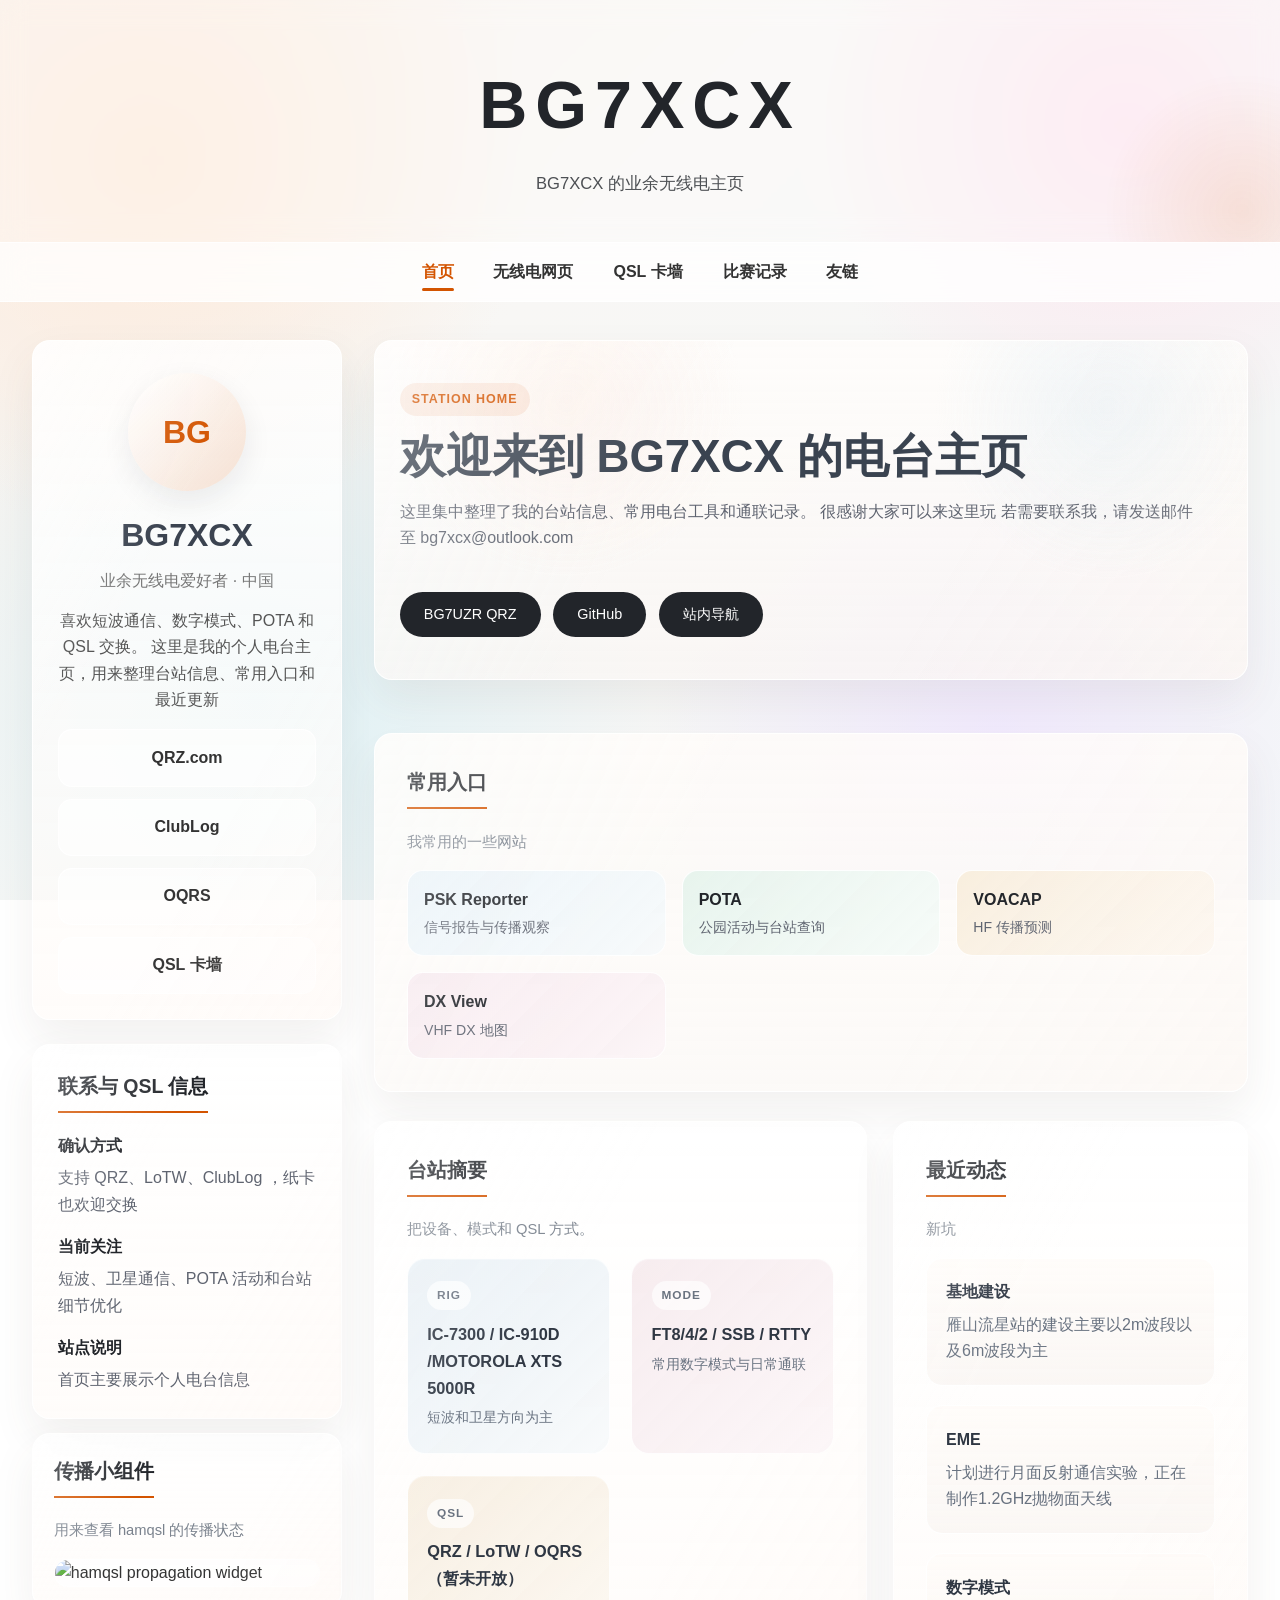
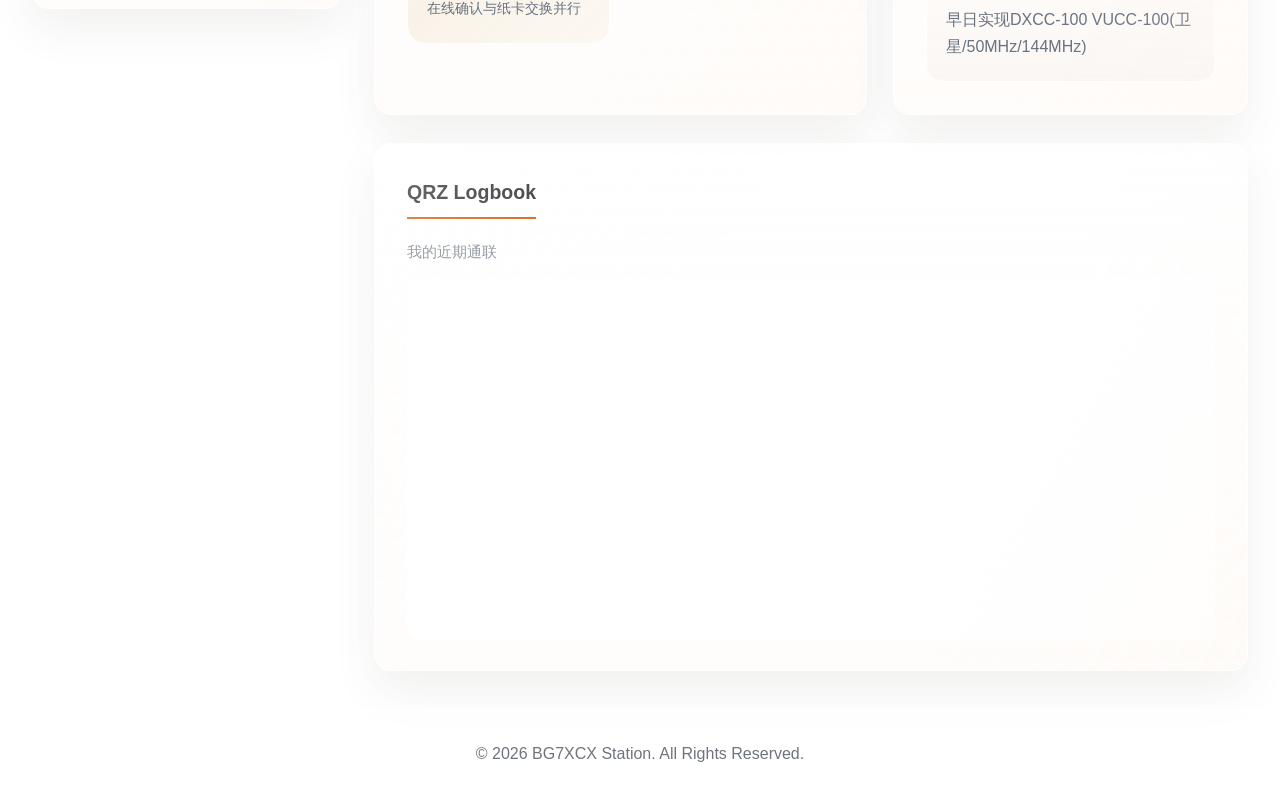
==== commit 0d5a2a7e: "Add QSL gallery images and site updates" ====
--- a/index.html
+++ b/index.html
@@ -3,23 +3,23 @@
 <head>
     <meta charset="UTF-8">
     <meta name="viewport" content="width=device-width, initial-scale=1.0, maximum-scale=1.0, user-scalable=no">
-    <title>BG7XCX | &#19994;&#20313;&#26080;&#32447;&#30005;&#20027;&#39029;</title>
+    <title>BG7XCX | 业余无线电主页</title>
     <link rel="stylesheet" href="style.css">
 </head>
 <body class="page-shell">
 
 <header class="hero reveal delay-1">
     <h1>BG7XCX</h1>
-    <p>Shack in China | Exploring the infinite possibilities of radio waves</p>
+    <p>BG7XCX 的业余无线电主页</p>
 </header>
 
 <nav class="site-nav reveal delay-2">
     <div class="nav-links">
-        <a href="index.html" class="active">&#39318;&#39029;</a>
-        <a href="blog.html">&#26080;&#32447;&#30005;&#26085;&#24535;</a>
-        <a href="qsl.html">QSL &#21345;&#22681;</a>
-        <a href="contest.html">&#27604;&#36187;&#35760;&#24405;</a>
-        <a href="links.html">&#21451;&#38142;</a>
+        <a href="index.html" class="active">首页</a>
+        <a href="blog.html">无线电网页</a>
+        <a href="qsl.html">QSL 卡墙</a>
+        <a href="contest.html">比赛记录</a>
+        <a href="links.html">友链</a>
     </div>
 </nav>
 
@@ -31,78 +31,89 @@
                     <article class="glass-card profile-card profile-card-large home-profile-card">
                         <div class="profile-avatar profile-avatar-large">BG</div>
                         <h2>BG7XCX</h2>
-                        <p class="profile-subtitle">&#19994;&#20313;&#26080;&#32447;&#30005;&#29233;&#22909;&#32773; · &#20013;&#22269;</p>
+                        <p class="profile-subtitle">业余无线电爱好者 · 中国</p>
                         <p class="profile-copy">
-                            &#21916;&#27426;&#30701;&#27874;&#36890;&#32852;&#12289;&#25968;&#23383;&#27169;&#24335;&#12289;POTA &#21644; QSL &#20132;&#25442;&#12290;
-                            &#36825;&#20010;&#39318;&#39029;&#29616;&#22312;&#25913;&#25104;&#20102;&#26356;&#20687;&#29420;&#31435;&#31449;&#39318;&#39029;&#30340;&#25490;&#29256;&#65292;
-                            &#24120;&#29992;&#20837;&#21475;&#21644;&#20010;&#20154;&#20449;&#24687;&#37117;&#25918;&#22312;&#20102;&#26356;&#30452;&#35266;&#30340;&#20301;&#32622;&#12290;
+                            喜欢短波通信、数字模式、POTA 和 QSL 交换。
+                            这里是我的个人电台主页，用来整理台站信息、常用入口和最近更新
                         </p>
 
                         <div class="profile-actions">
                             <a class="profile-pill" href="https://www.qrz.com/db/BG7XCX" target="_blank" rel="noreferrer">QRZ.com</a>
                             <a class="profile-pill" href="https://clublog.org/" target="_blank" rel="noreferrer">ClubLog</a>
                             <a class="profile-pill" href="https://clublog.org/oqrs.php" target="_blank" rel="noreferrer">OQRS</a>
-                            <a class="profile-pill" href="qsl.html">QSL &#21345;&#22681;</a>
+                            <a class="profile-pill" href="qsl.html">QSL 卡墙</a>
                         </div>
                     </article>
 
                     <article class="glass-card info-card home-info-card">
-                        <h3>&#32852;&#32476;&#19982; QSL &#20449;&#24687;</h3>
+                        <h3>联系与 QSL 信息</h3>
                         <div class="info-block">
-                            <strong>&#30830;&#35748;&#26041;&#24335;</strong>
-                            <p>&#25903;&#25345; QRZ&#12289;LoTW&#12289;ClubLog OQRS&#65292;&#32440;&#21345;&#20063;&#27426;&#36814;&#20132;&#25442;&#12290;</p>
+                            <strong>确认方式</strong>
+                            <p>支持 QRZ、LoTW、ClubLog ，纸卡也欢迎交换</p>
                         </div>
                         <div class="info-block">
-                            <strong>&#24403;&#21069;&#20851;&#27880;</strong>
-                            <p>&#30701;&#27874;&#12289;&#21355;&#26143;&#36890;&#20449;&#12289;POTA &#27963;&#21160;&#21644;&#21488;&#31449;&#32454;&#33410;&#20248;&#21270;&#12290;</p>
+                            <strong>当前关注</strong>
+                            <p>短波、卫星通信、POTA 活动和台站细节优化</p>
                         </div>
                         <div class="info-block">
-                            <strong>&#31449;&#28857;&#35828;&#26126;</strong>
-                            <p>&#39318;&#39029;&#29616;&#22312;&#20027;&#25171;&#20010;&#20154;&#23637;&#31034;&#21644;&#24120;&#29992;&#20837;&#21475;&#65292;&#19981;&#20877;&#29992;&#20256;&#25773;&#23567;&#32452;&#20214;&#25226;&#29256;&#38754;&#25380;&#20081;&#12290;</p>
+                            <strong>站点说明</strong>
+                            <p>首页主要展示个人电台信息</p>
                         </div>
+                    </article>
+
+                    <article class="glass-card home-section-card home-left-propagation">
+                        <div class="board-head">
+                            <div>
+                                <h3>传播小组件</h3>
+                                <p class="widget-note">用来查看 hamqsl 的传播状态</p>
+                            </div>
+                        </div>
+                        <a class="propagation-widget propagation-widget-compact" href="https://www.hamqsl.com/solar.html" target="_blank" rel="noreferrer">
+                            <img src="https://www.hamqsl.com/solar101vhf.php" alt="hamqsl propagation widget">
+                        </a>
                     </article>
                 </div>
 
                 <div class="dashboard-col home-stage">
                     <article class="glass-card home-hero-card">
                         <div class="hero-board-badge">Station Home</div>
-                        <h2>&#27426;&#36814;&#26469;&#21040; BG7XCX &#30340;&#30005;&#21488;&#20027;&#39029;</h2>
+                        <h2>欢迎来到 BG7XCX 的电台主页</h2>
                         <p>
-                            &#36825;&#37324;&#29616;&#22312;&#26356;&#20687;&#19968;&#20010;&#20010;&#20154;&#30005;&#21488;&#20027;&#39029;&#65292;
-                            &#25226;&#24120;&#29992;&#20837;&#21475;&#12289;&#21488;&#31449;&#25688;&#35201;&#21644;&#26368;&#36817;&#21160;&#24577;&#25910;&#21040;&#19968;&#20010;&#26356;&#33258;&#28982;&#30340;&#20013;&#24515;&#21306;&#22495;&#37324;&#12290;
-                            &#36825;&#26679;&#25171;&#24320;&#39318;&#39029;&#20808;&#30475;&#21040;&#30340;&#26159;&#20320;&#33258;&#24049;&#30340;&#31449;&#28857;&#20449;&#24687;&#65292;&#32780;&#19981;&#26159;&#26576;&#20010;&#21442;&#32771;&#29256;&#24335;&#30340;&#24433;&#23376;&#12290;
+                            这里集中整理了我的台站信息、常用电台工具和通联记录。
+                            很感谢大家可以来这里玩
+                            若需要联系我，请发送邮件至 bg7xcx@outlook.com
                         </p>
 
                         <div class="home-hero-links">
-                            <a class="btn" href="https://www.qrz.com/db/BG7XCX" target="_blank" rel="noreferrer">QRZ &#20027;&#39029;</a>
-                            <a class="btn" href="https://clublog.org/" target="_blank" rel="noreferrer">ClubLog</a>
-                            <a class="btn" href="https://clublog.org/oqrs.php" target="_blank" rel="noreferrer">OQRS &#30003;&#35831;</a>
+                            <a class="btn" href="https://www.qrz.com/db/BG7UZR" target="_blank" rel="noreferrer">BG7UZR QRZ</a>
+                            <a class="btn" href="https://github.com/miaodegu7" target="_blank" rel="noreferrer">GitHub</a>
+                            <a class="btn" href="links.html">站内导航</a>
                         </div>
                     </article>
 
                     <article class="glass-card home-section-card home-links-card">
                         <div class="board-head">
                             <div>
-                                <h3>&#24120;&#29992;&#20837;&#21475;</h3>
-                                <p class="widget-note">&#25226;&#26368;&#37325;&#35201;&#30340;&#32593;&#22336;&#25552;&#21069;&#25918;&#21040;&#39318;&#39029;&#19978;&#37096;&#65292;&#35775;&#23458;&#19968;&#36827;&#26469;&#23601;&#33021;&#30475;&#21040;&#12290;</p>
+                                <h3>常用入口</h3>
+                                <p class="widget-note">我常用的一些网站</p>
                             </div>
                         </div>
                         <div class="tool-strip home-tool-strip">
-                            <a class="tool-chip tool-chip-blue" href="https://www.qrz.com/db/BG7XCX" target="_blank" rel="noreferrer">
-                                <span class="tool-chip-title">QRZ</span>
-                                <span class="tool-chip-copy">&#21628;&#21495;&#20027;&#39029;</span>
+                            <a class="tool-chip tool-chip-blue" href="https://www.pskreporter.info/" target="_blank" rel="noreferrer">
+                                <span class="tool-chip-title">PSK Reporter</span>
+                                <span class="tool-chip-copy">信号报告与传播观察</span>
                             </a>
-                            <a class="tool-chip tool-chip-green" href="https://clublog.org/" target="_blank" rel="noreferrer">
-                                <span class="tool-chip-title">ClubLog</span>
-                                <span class="tool-chip-copy">&#26085;&#24535;&#19982;&#32479;&#35745;</span>
+                            <a class="tool-chip tool-chip-green" href="https://pota.app/" target="_blank" rel="noreferrer">
+                                <span class="tool-chip-title">POTA</span>
+                                <span class="tool-chip-copy">公园活动与台站查询</span>
                             </a>
-                            <a class="tool-chip tool-chip-amber" href="https://clublog.org/oqrs.php" target="_blank" rel="noreferrer">
-                                <span class="tool-chip-title">OQRS</span>
-                                <span class="tool-chip-copy">&#21345;&#29255;&#30003;&#35831;</span>
+                            <a class="tool-chip tool-chip-amber" href="https://www.voacap.com/hf/" target="_blank" rel="noreferrer">
+                                <span class="tool-chip-title">VOACAP</span>
+                                <span class="tool-chip-copy">HF 传播预测</span>
                             </a>
-                            <a class="tool-chip tool-chip-rose" href="qsl.html">
-                                <span class="tool-chip-title">QSL Wall</span>
-                                <span class="tool-chip-copy">&#21345;&#22681;&#23637;&#31034;</span>
+                            <a class="tool-chip tool-chip-rose" href="https://vhf.dxview.org/map?center=18.77,126.31,4.0" target="_blank" rel="noreferrer">
+                                <span class="tool-chip-title">DX View</span>
+                                <span class="tool-chip-copy">VHF DX 地图</span>
                             </a>
                         </div>
                     </article>
@@ -111,25 +122,25 @@
                         <article class="glass-card home-section-card home-summary-panel">
                             <div class="board-head">
                                 <div>
-                                    <h3>&#21488;&#31449;&#25688;&#35201;</h3>
-                                    <p class="widget-note">&#25226;&#35774;&#22791;&#12289;&#27169;&#24335;&#21644; QSL &#26041;&#24335;&#25910;&#22312;&#19968;&#32452;&#21345;&#29255;&#37324;&#65292;&#30475;&#36215;&#26469;&#26356;&#20687;&#30005;&#21488;&#26723;&#26696;&#12290;</p>
+                                    <h3>台站摘要</h3>
+                                    <p class="widget-note">把设备、模式和 QSL 方式。</p>
                                 </div>
                             </div>
                             <div class="station-summary-grid">
                                 <div class="station-summary-card station-summary-card-blue">
                                     <span class="station-summary-kicker">Rig</span>
-                                    <strong>IC-7300 / IC-910D</strong>
-                                    <p>&#30701;&#27874;&#21644;&#21355;&#26143;&#26041;&#21521;&#20026;&#20027;</p>
+                                    <strong>IC-7300 / IC-910D /MOTOROLA XTS 5000R</strong>
+                                    <p>短波和卫星方向为主</p>
                                 </div>
                                 <div class="station-summary-card station-summary-card-pink">
                                     <span class="station-summary-kicker">Mode</span>
-                                    <strong>HF / FT8 / Satellite</strong>
-                                    <p>&#24120;&#29992;&#25968;&#23383;&#27169;&#24335;&#19982;&#26085;&#24120;&#36890;&#32852;</p>
+                                    <strong>  FT8/4/2 / SSB / RTTY</strong>
+                                    <p>常用数字模式与日常通联</p>
                                 </div>
                                 <div class="station-summary-card station-summary-card-gold">
                                     <span class="station-summary-kicker">QSL</span>
-                                    <strong>QRZ / LoTW / OQRS</strong>
-                                    <p>&#22312;&#32447;&#30830;&#35748;&#19982;&#32440;&#21345;&#20132;&#25442;&#24182;&#34892;</p>
+                                    <strong>QRZ / LoTW / OQRS（暂未开放）</strong>
+                                    <p>在线确认与纸卡交换并行</p>
                                 </div>
                             </div>
                         </article>
@@ -137,26 +148,38 @@
                         <article class="glass-card home-section-card home-updates-panel">
                             <div class="board-head">
                                 <div>
-                                    <h3>&#26368;&#36817;&#21160;&#24577;</h3>
-                                    <p class="widget-note">&#29992;&#31616;&#21333;&#30340;&#26356;&#26032;&#21345;&#29255;&#35760;&#24405;&#31449;&#28857;&#21644;&#30005;&#21488;&#30340;&#36827;&#24230;&#12290;</p>
+                                    <h3>最近动态</h3>
+                                    <p class="widget-note">新坑</p>
                                 </div>
                             </div>
                             <div class="home-feed-list">
                                 <article class="home-feed-item">
-                                    <strong>&#39318;&#39029;&#25972;&#29702;</strong>
-                                    <p>&#39318;&#39029;&#25910;&#22238;&#21040;&#20102;&#26356;&#20687;&#20010;&#20154;&#30005;&#21488;&#31449;&#30340;&#32467;&#26500;&#65292;&#32780;&#19981;&#26159;&#27169;&#20223;&#26576;&#20010;&#21442;&#32771;&#39029;&#12290;</p>
+                                    <strong>基地建设</strong>
+                                    <p>雁山流星站的建设主要以2m波段以及6m波段为主</p>
                                 </article>
                                 <article class="home-feed-item">
-                                    <strong>QSL &#30830;&#35748;</strong>
-                                    <p>&#22914;&#38656; QSL &#21345;&#29255;&#25110; OQRS &#30003;&#35831;&#65292;&#21487;&#20174;&#19978;&#26041;&#24120;&#29992;&#20837;&#21475;&#30452;&#25509;&#36827;&#20837;&#12290;</p>
+                                    <strong>EME</strong>
+                                    <p>计划进行月面反射通信实验，正在制作1.2GHz抛物面天线</p>
                                 </article>
                                 <article class="home-feed-item">
-                                    <strong>&#36816;&#34892;&#29366;&#24577;</strong>
-                                    <p>HF / FT8 &#24120;&#29992;&#20013;&#65292;POTA &#21644;&#25143;&#22806;&#27963;&#21160;&#20250;&#25345;&#32493;&#26356;&#26032;&#12290;</p>
+                                    <strong>数字模式</strong>
+                                    <p>早日实现DXCC-100 VUCC-100(卫星/50MHz/144MHz)</p>
                                 </article>
                             </div>
                         </article>
                     </div>
+
+                    <article class="glass-card home-section-card home-logbook-panel">
+                        <div class="board-head">
+                            <div>
+                                <h3>QRZ Logbook</h3>
+                                <p class="widget-note">我的近期通联</p>
+                            </div>
+                        </div>
+                        <div class="iframe-wrapper home-logbook-frame">
+                            <iframe src="https://logbook.qrz.com/lbstat/BG7XCX/" class="ham-widget" title="QRZ Logbook"></iframe>
+                        </div>
+                    </article>
                 </div>
             </div>
         </section>
--- a/style.css
+++ b/style.css
@@ -82,10 +82,10 @@
 }
 
 .hero h1 {
-    font-size: clamp(2.4rem, 4vw, 3.5rem);
+    font-size: clamp(3rem, 5.2vw, 4.6rem);
     color: #22252a;
-    letter-spacing: 0.04em;
-    margin-bottom: 0.45rem;
+    letter-spacing: 0.12em;
+    margin-bottom: 0.55rem;
 }
 
 .hero p {
@@ -595,6 +595,39 @@
     padding: 2rem;
 }
 
+.home-logbook-panel {
+    padding-bottom: 1.85rem;
+}
+
+.home-logbook-frame {
+    border-radius: 18px;
+    background: rgba(255, 255, 255, 0.72);
+    box-shadow: inset 0 1px 0 rgba(255,255,255,0.5);
+}
+
+.home-logbook-frame .ham-widget {
+    height: 360px;
+}
+
+.home-left-propagation {
+    padding: 1.3rem;
+    margin-top: 0.85rem;
+}
+
+.propagation-widget-compact {
+    display: block;
+    overflow: hidden;
+    border-radius: 16px;
+    background: rgba(255, 255, 255, 0.74);
+    border: 1px solid rgba(255,255,255,0.9);
+}
+
+.propagation-widget-compact img {
+    display: block;
+    width: 100%;
+    height: auto;
+}
+
 .home-links-card {
     background: linear-gradient(180deg, rgba(255, 252, 249, 0.82), rgba(251, 248, 245, 0.72));
 }
@@ -1146,8 +1179,9 @@
 .qsl-item img {
     width: 100%;
     height: 220px;
-    object-fit: cover;
+    object-fit: contain;
     display: block;
+    background: linear-gradient(180deg, rgba(250, 249, 244, 0.96), rgba(232, 236, 243, 0.96));
     transition: transform 420ms ease;
 }
 
@@ -1156,11 +1190,36 @@
 }
 
 .qsl-title {
-    padding: 15px;
+    padding: 15px 15px 6px;
     text-align: center;
     font-weight: bold;
     color: #22252a;
     border-top: var(--glass-border);
+}
+
+.qsl-note {
+    padding: 0 15px 15px;
+    text-align: center;
+    font-size: 0.92rem;
+    color: #58606e;
+}
+
+.qsl-badge {
+    position: absolute;
+    top: 12px;
+    right: 12px;
+    z-index: 1;
+    padding: 0.35rem 0.7rem;
+    border-radius: 999px;
+    background: rgba(20, 29, 45, 0.86);
+    color: #fff;
+    font-size: 0.78rem;
+    letter-spacing: 0.04em;
+}
+
+.qsl-item-featured {
+    box-shadow: 0 16px 40px rgba(17, 24, 39, 0.18);
+    border: 1px solid rgba(214, 157, 66, 0.55);
 }
 
 .btn {
